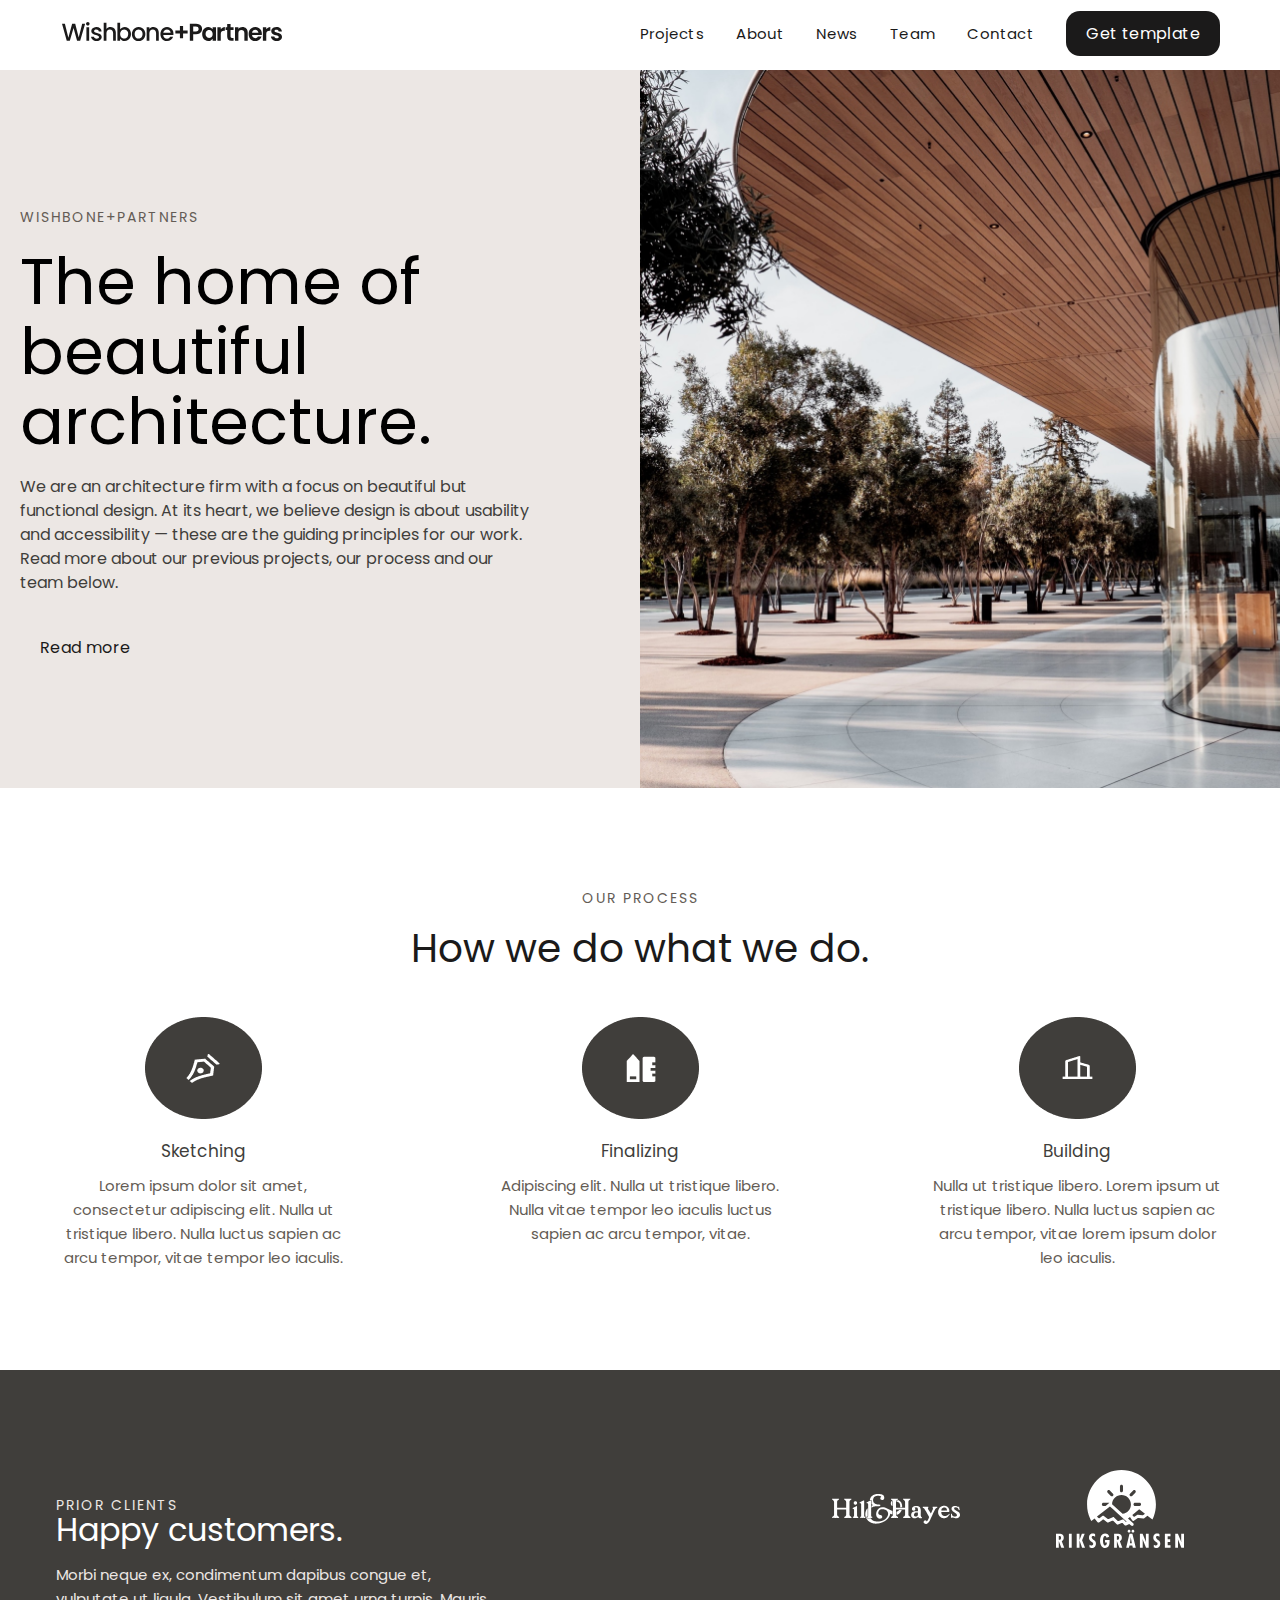
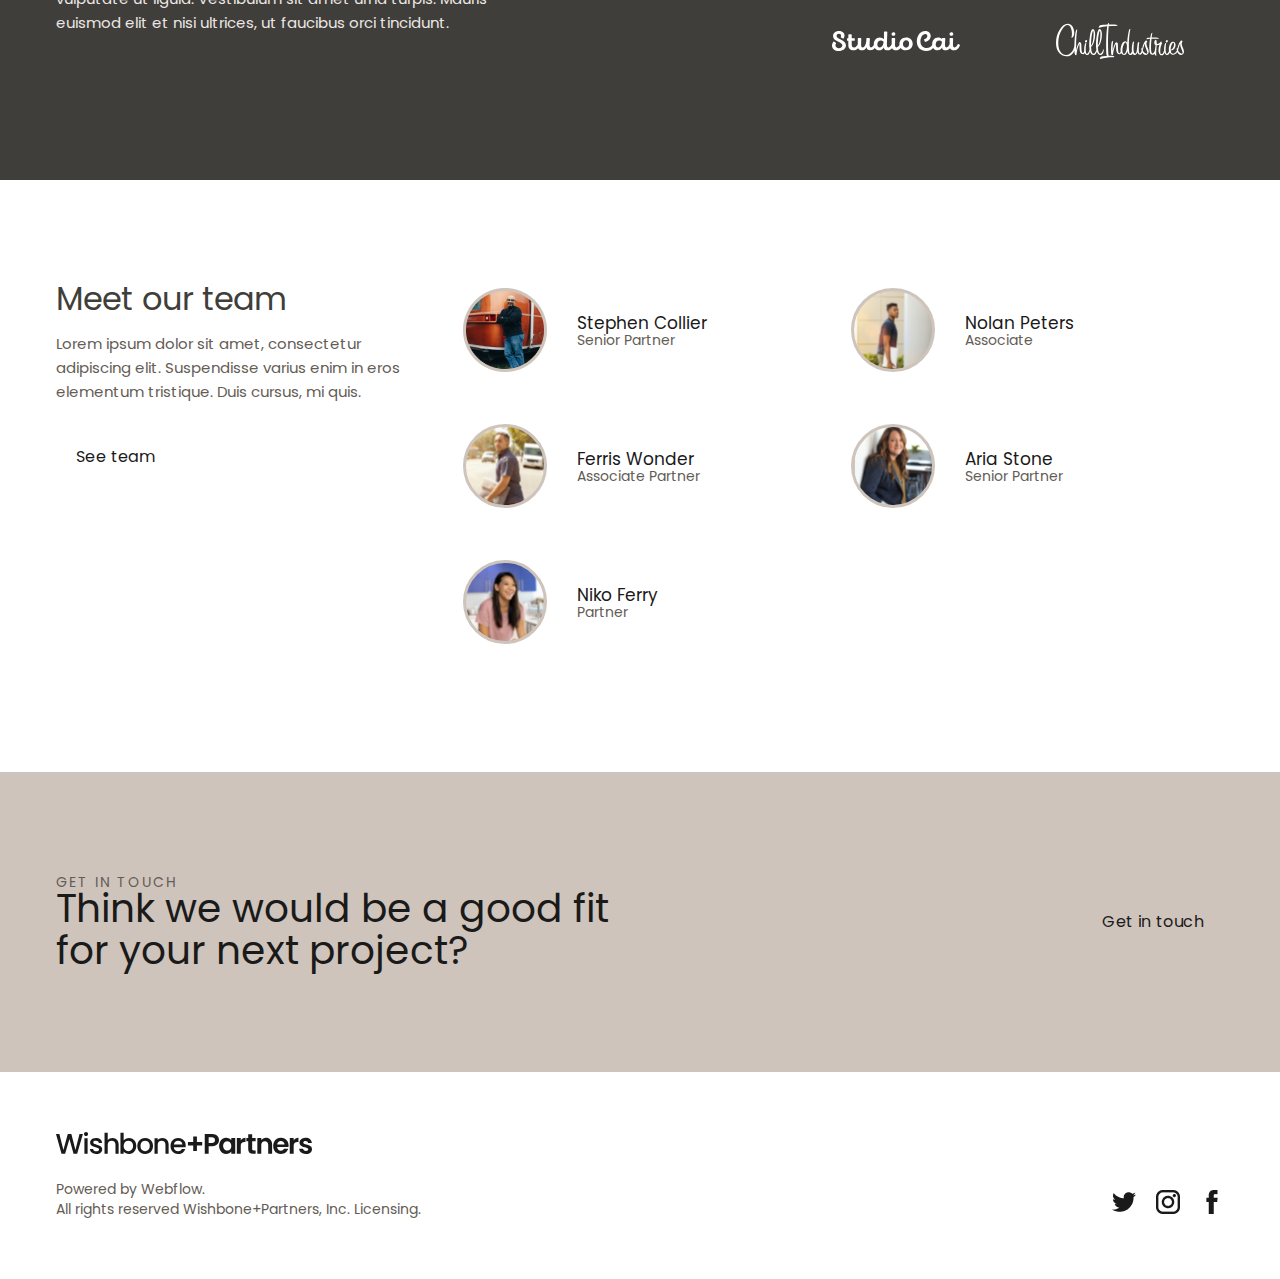
==== index.html @ ca89f475 "deleted new div" ====
<!doctype html>
<html lang="en">
<head>
    <meta charset="UTF-8">
    <meta name="viewport"
          content="width=device-width, user-scalable=no, initial-scale=1.0, maximum-scale=1.0, minimum-scale=1.0">
    <meta http-equiv="X-UA-Compatible" content="ie=edge">
    <title>Wishbone</title>
    <link rel="stylesheet" href="css/styless.css">
    <link rel="preconnect" href="https://fonts.googleapis.com">
    <link rel="preconnect" href="https://fonts.gstatic.com" crossorigin>
    <link href="https://fonts.googleapis.com/css2?family=Poppins&display=swap" rel="stylesheet">
</head>
<body>
<header>
    <div class="container header">
        <a href="#">
            <img src="img/logo.svg" alt="logo">
        </a>
        <nav>
            <ul style="list-style: none; display: flex;">
                <li>
                    <a href="#">
                        Projects
                    </a>
                </li>
                <li>
                    <a href="#">
                        About
                    </a>
                </li>
                <li>
                    <a href="#">
                        News
                    </a>
                </li>
                <li>
                    <a href="#">
                        Team
                    </a>
                </li>
                <li>
                    <a href="#">
                        Contact
                    </a>
                </li>
                <li>
                    <a href="#" class="button button_filled">
                        Get template
                    </a>
                </li>
            </ul>
        </nav>
    </div>
</header>
<section class="image_section">
    <div class="image_section_2">
        <h4>
            Wishbone+Partners
        </h4>
        <h1>
            The home of<br> beautiful<br> architecture.
        </h1>
        <p class="image_section_text">
            We are an architecture firm with a focus on beautiful but functional design. At its heart, we believe design
            is about usability and accessibility — these are the guiding principles for our work. Read more about our
            previous projects, our process and our team below.
        </p>
        <a href="#" class="button">
            Read more
        </a>
    </div>
    <div class="background_image">
    </div>
</section>
<section>
    <div class="container_1piece">
        <h4>
            Our process
        </h4>
        <h2 class="h2_margin_bottom">
            How we do what we do.
        </h2>
        <div class="container_2piece">
            <article>
                <img src="img/Sketching-Icon.png" alt="Sketching">
                <h3 class="headline headline_2">
                    Sketching
                </h3>
                <p class="subtext">
                    Lorem ipsum dolor sit amet, consectetur adipiscing elit. Nulla ut tristique libero. Nulla luctus sapien ac arcu tempor, vitae tempor leo iaculis.
                </p>
            </article>
            <article>
                <img src="img/Finalizing-Icon.png" alt="Finalizing">
                <h3 class="headline headline_2">
                    Finalizing
                </h3>
                <p class="subtext">
                    Adipiscing elit. Nulla ut tristique libero. Nulla vitae tempor leo iaculis luctus sapien ac arcu tempor, vitae.
                </p>
            </article>
            <article>
                <img src="img/Building-Icon.png" alt="Building">
                <p class="headline headline_2">
                    Building
                </p>
                <p class="subtext">
                    Nulla ut tristique libero. Lorem ipsum ut tristique libero. Nulla luctus sapien ac arcu tempor, vitae lorem ipsum dolor leo iaculis.
                </p>
            </article>
        </div>
    </div>
</section>
<section class="section_bg">
    <div class="container padding">
        <div class="wraper">
            <h4 class="h4 subhead_margin">
                PRIOR CLIENTS
            </h4>
            <h3>
                Happy customers.
            </h3>
            <p class="p text_margin_top">Morbi neque ex, condimentum dapibus congue et,<br> vulputate ut ligula. Vestibulum sit amet urna turpis. Mauris<br> euismod elit et nisi ultrices, ut faucibus orci tincidunt.</p>
        </div>
        <div class="logos_wrapper">
            <div class="logo_wrapper">
                <div class="logo logos_margin_right">
                    <img src="img/Logo%203.svg" alt="Logo">
                </div>
                <div class="logo">
                    <img src="img/Logo%201.svg" alt="Logo">
                </div>
            </div>
            <div class="logo_wrapper logos_margin_top">
                <div class="logo logos_margin_right">
                    <img src="img/Logo%204.svg" alt="Logo">
                </div>
                <div class="logo">
                    <img src="img/Logo%206.svg" alt="Logo">
                </div>
            </div>
        </div>
    </div>
</section>
<section>
    <div class="container">
        <div>
            <h3 class="h3_2">Meet our team</h3>
            <p class="text_margin_top p_2">
                Lorem ipsum dolor sit amet, consectetur<br> adipiscing elit. Suspendisse varius enim in eros<br> elementum tristique. Duis cursus, mi quis.
            </p>
            <div class="button button_margin">
                <a href="#">See team</a>
            </div>
        </div>
        <div class="wrapper_6">
            <div class="wrapper_4">
                <article class="wrapper_3 wrapper_3_marginright">
                    <img src="img/Avatar%201.png" alt="Avatar">
                    <div class="text">
                        <p class="headline">Stephen Collier</p>
                        <p class="subhead">Senior Partner</p>
                    </div>
                </article>
                <article class="wrapper_3 wrapper_3_marginright wrapper_4_margin_top">
                    <img src="img/Avatar_2.svg" alt="Avatar">
                    <div class="text">
                        <p class="headline">Ferris Wonder</p>
                        <p class="subhead">Associate Partner</p>
                    </div>
                </article>
                <article class="wrapper_3 wrapper_3_marginright wrapper_4_margin_top">
                    <img src="img/Avatar_3.svg" alt="Avatar">
                    <div class="text">
                        <p class="headline">Niko Ferry</p>
                        <p class="subhead">Partner</p>
                    </div>
                </article>

            </div>
            <div class="wrapper_4">
                <article class="wrapper_3">
                    <img src="img/Avatar_4.svg" alt="Avatar">
                    <div class="text">
                        <p class="headline">Nolan Peters</p>
                        <p class="subhead">Associate</p>
                    </div>
                </article>
                <article class="wrapper_3 wrapper_4_margin_top">
                    <img src="img/Avatar_5.svg" alt="Avatar">
                    <div class="text">
                        <p class="headline">Aria Stone</p>
                        <p class="subhead">Senior Partner</p>
                    </div>
                </article>
            </div>
        </div>
    </div>
</section>
<section class="section_bg_2">
    <div class="container">
        <div>
            <h4 class="subhead_margin">GET IN TOUCH</h4>
            <h2>Think we would be a good fit<br> for your next project?</h2>
        </div>
        <a href="#" class="button center_align">
            Get in touch
        </a>
    </div>
</section>
<footer>
    <div class="container footer">
        <article>
            <a href="#">
                <img src="img/Logo_2.svg" alt="Logo">
            </a>
            <p>
                Powered by Webflow.<br> All rights reserved Wishbone+Partners, Inc. Licensing.
            </p>
        </article>
        <ul>
            <li>
                <a href="#">
                    <img src="img/Twitter.icon.png" alt="Twitter">
                </a>
            </li>
            <li>
                <a href="#">
                    <img src="img/Instagram.icon.png" alt="Twitter">
                </a>
            </li>
            <li>
                <a href="#">
                    <img src="img/Facebook.icon.png" alt="Twitter">
                </a>
            </li>
        </ul>
    </div>
</footer>
</body>
</html>
---- css/styless.css ----
* {
    padding: 0;
    margin: 0;
}
.container {
    max-width: 1168px;
    padding: 100px 0;
    margin: auto;
    display: flex;
    justify-content: space-between;
    box-sizing: border-box;
    font-family: 'Poppins';
    font-style: normal;
    font-weight: 400;
    font-size: 15px;
    line-height: 24px;
}
.container_1piece {
    max-width: 1168px;
    margin: auto;
    padding: 100px 0;
    text-align: center;
}
.container_2piece {
    display: flex;
    justify-content: space-between;
    text-align: center;
}
.header {
    max-width: 1200px;
    padding: 22px 20px 22px 22px;
}
.footer {
    padding: 60px 0;
    font-family: 'Poppins';
    font-style: normal;
    font-weight: 400;
    font-size: 14px;
    line-height: 20px;
    color: #645C55;
}
footer ul {
    list-style: none;
    display: flex;
    align-items: end;
}
footer ul li:first-child {
    margin-right: 20px;
}
footer ul li:nth-child(2) {
    margin-right: 20px;
}
footer article a img {
    margin-bottom: 20px;
}
header nav ul li {
    margin-left: 32px;
}
.padding {
    padding: 60px 0;
}
.h4 {
    color: #ECE7E4;
}
h3 {
    font-family: 'Poppins';
    font-style: normal;
    font-weight: 400;
    font-size: 32px;
    line-height: 38px;
    color: #FFFFFF;
}
.h3_2 {
    color: #403E3B;
}
h2 {
    font-family: 'Poppins';
    font-style: normal;
    font-weight: 400;
    font-size: 39px;
    line-height: 42px;
    color: #1B1A1A;
}
/*.text_align_center {*/
/*    text-align: center;*/
/*}*/
.h2_margin_bottom {
    margin-bottom: 47px;
}
.center_align {
    display: flex;
    align-items: center;
    justify-content: center;
}
.wraper p {
    color: #ECE7E4;
}
.p_2 {
    color: #645C55;
}
.subhead_margin {
    margin-bottom: -4px;
    box-sizing: border-box;
}
.wraper {
    margin: 65px 0;
}
.logo {
    max-width: 128px;
    height: 78px;
    display: flex;
    align-items: center;
    justify-content: center;
}
.logo_wrapper {
    display: flex;
    justify-content: space-between;
}
.logos_wrapper {
    max-width: 432px;
    box-sizing: border-box;
    padding: 40px;
}
.logos_margin_right {
    margin-right: 96px;
}
.logos_margin_top {
    margin-top: 54px;
}
.text_margin_top {
    margin-top: 14px;
}
button {
    padding: 11px 20px;
    box-sizing: border-box;
    font-family: 'Poppins';
    font-style: normal;
    font-weight: 400;
    font-size: 16px;
    line-height: 24px;
    letter-spacing: 0.4px;
    color: #1B1A1A;
    background: rgb(0, 0, 0, 0);
    border: 0px;
}
.button_margin {
    margin-top: 30px;
}
.button {
    padding: 11px 20px;
    box-sizing: border-box;
    font-family: 'Poppins';
    font-style: normal;
    font-weight: 400;
    font-size: 16px;
    line-height: 24px;
    letter-spacing: 0.4px;
    background: rgb(0, 0, 0, 0);
    border: 0px;
    border-radius: 14px;
    text-decoration: none;
    color: #1B1A1A;
}
.button_filled {
    background: #1B1A1A;
    color: white;
}
header nav ul li a {
    color: #1B1A1A;
    box-sizing: border-box;
    font-family: 'Poppins';
    font-style: normal;
    font-weight: 400;
    font-size: 15px;
    line-height: 24px;
    letter-spacing: 0.4px;
    background: rgb(0, 0, 0, 0);
    border: 0px;
    text-decoration: none;
}
.button a {
    color: #1B1A1A;
    text-decoration: none;
}
.text {
    padding: 30px 30px 33px;
    box-sizing: border-box;
}
.headline {
    font-family: 'Poppins';
    font-style: normal;
    font-weight: 400;
    font-size: 17px;
    line-height: 26px;
    color: #1B1A1A;
}
.headline_2 {
    color: #403E3B;
    margin-bottom: 10px;
}
.subhead {
    font-family: 'Poppins';
    font-style: normal;
    font-weight: 400;
    font-size: 14px;
    line-height: 14px;
    color: #645C55;
    margin-top: -3px;
    box-sizing: border-box;
}
.wrapper_3 {
    display: flex;
    max-width: 280px;
}
.wrapper_3_marginright {
    margin-right: 114px;
}
.wrapper_4 {
    display: block;
}
.wrapper_4_margin_top {
    margin-top: 36px;
}
.wrapper_3 img {
    width: 84px;
    height: 84px;
    margin: 8px 0;
    box-sizing: border-box;
}
.wrapper_6 {
    padding: 0 120px 20px 0;
    box-sizing: border-box;
    display: flex;
}
h4 {
    margin-bottom: 20px;
    font-family: 'Poppins';
    font-style: normal;
    font-weight: 400;
    font-size: 14px;
    line-height: 20px;
    letter-spacing: 2px;
    text-transform: uppercase;
    color: #645C55;
}
h1 {
    margin-bottom: 18px;
    font-family: 'Poppins';
    font-style: normal;
    font-weight: 400;
    font-size: 64px;
    line-height: 70px;
}
.background_image {
    position: absolute;
    right: 0;
    top: 0;
    width: 50%;
    height: 100%;
    background-image: url('../img/IMAGE.png');
    background-size: cover;
}
.image_section {
    padding: 137px 0 128px;
    background-color: #ECE7E4;
    position: relative
}
.image_section_2 {
    max-width: 1240px;
    margin: auto;
}
.image_section_text {
    max-width: 509px;
    margin-bottom: 41px;
    font-family: 'Poppins';
    font-style: normal;
    font-weight: 400;
    font-size: 16px;
    line-height: 24px;
    color: #403E3B;
}
.container_2piece article {
    max-width: 378px;
}
.container_2piece img {
    margin-bottom: 15px
}
.subtext {
    font-family: 'Poppins';
    font-style: normal;
    font-weight: 400;
    font-size: 15px;
    line-height: 24px;
    color: #645C55;
    max-width: 294px
}
.section_bg {
    background: #403E3B;
}
.section_bg_2 {
    background-color: #CEC4BC;
}
section ol li
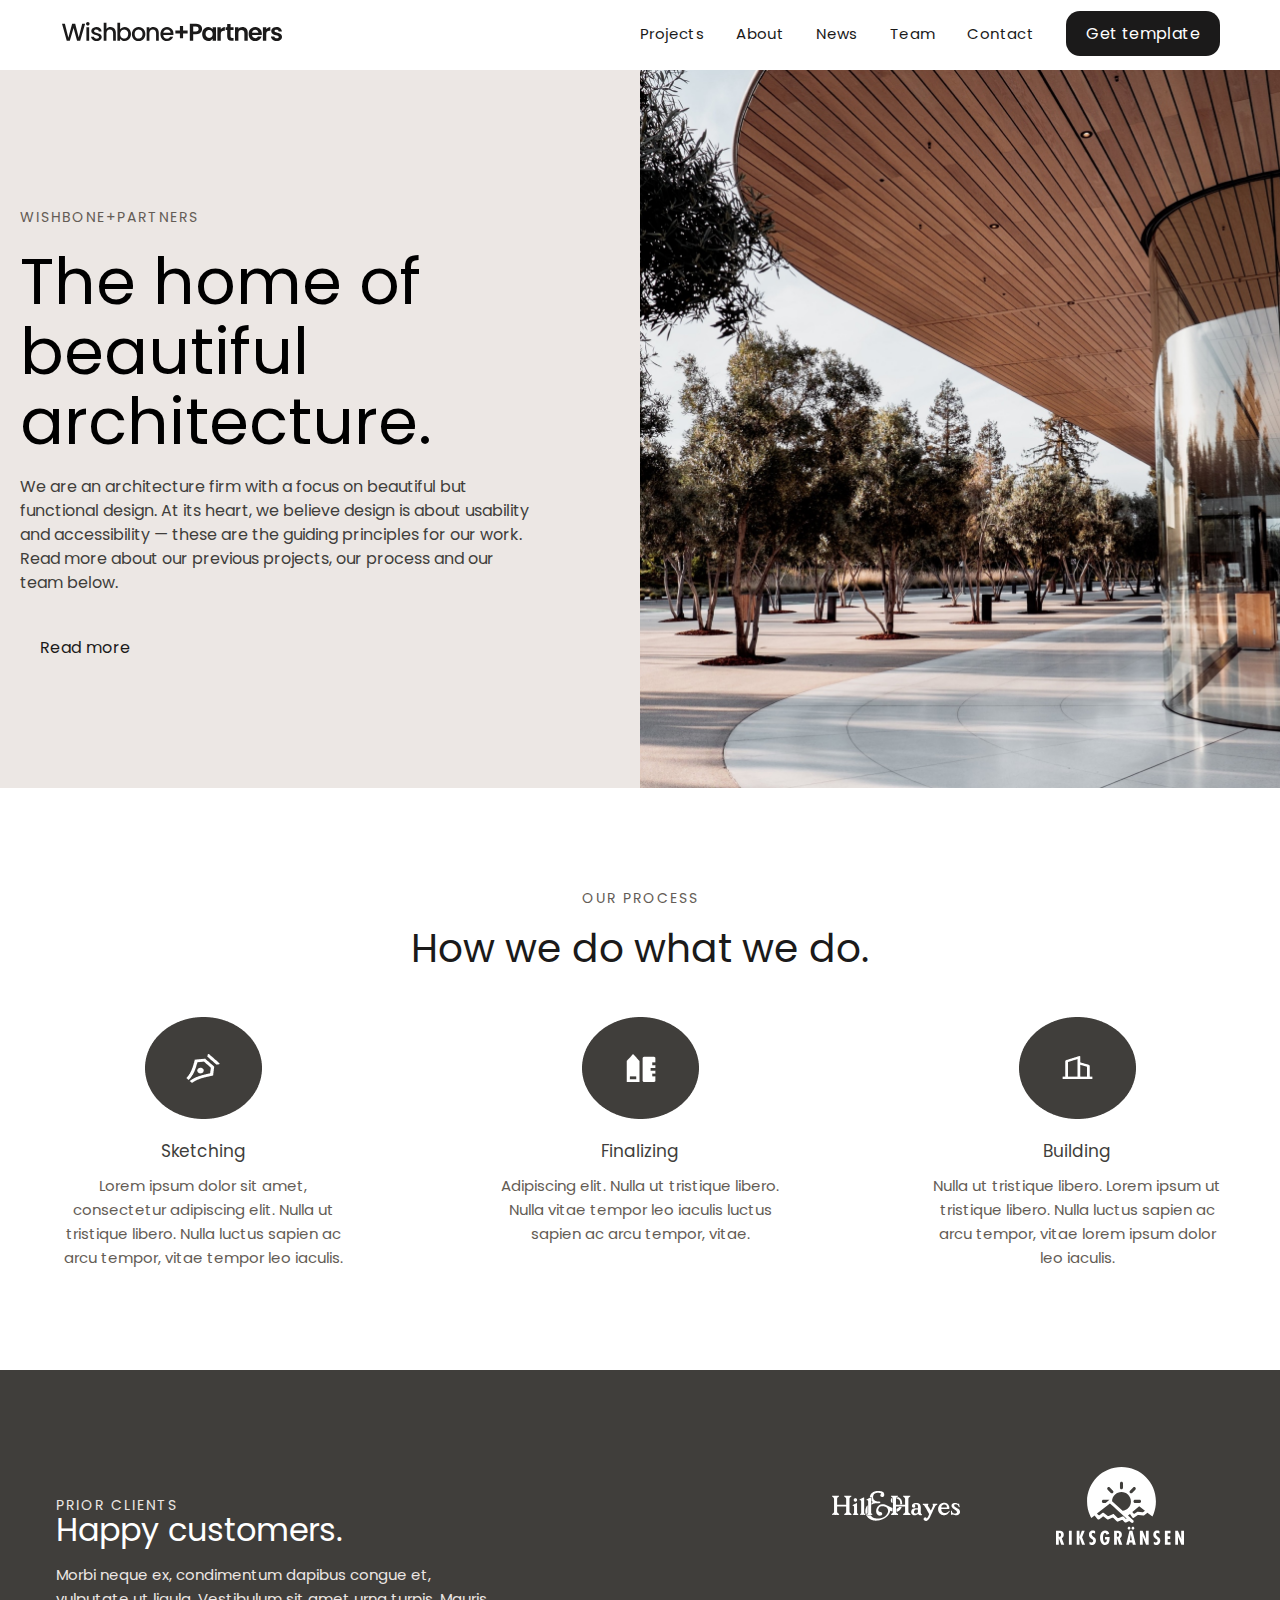
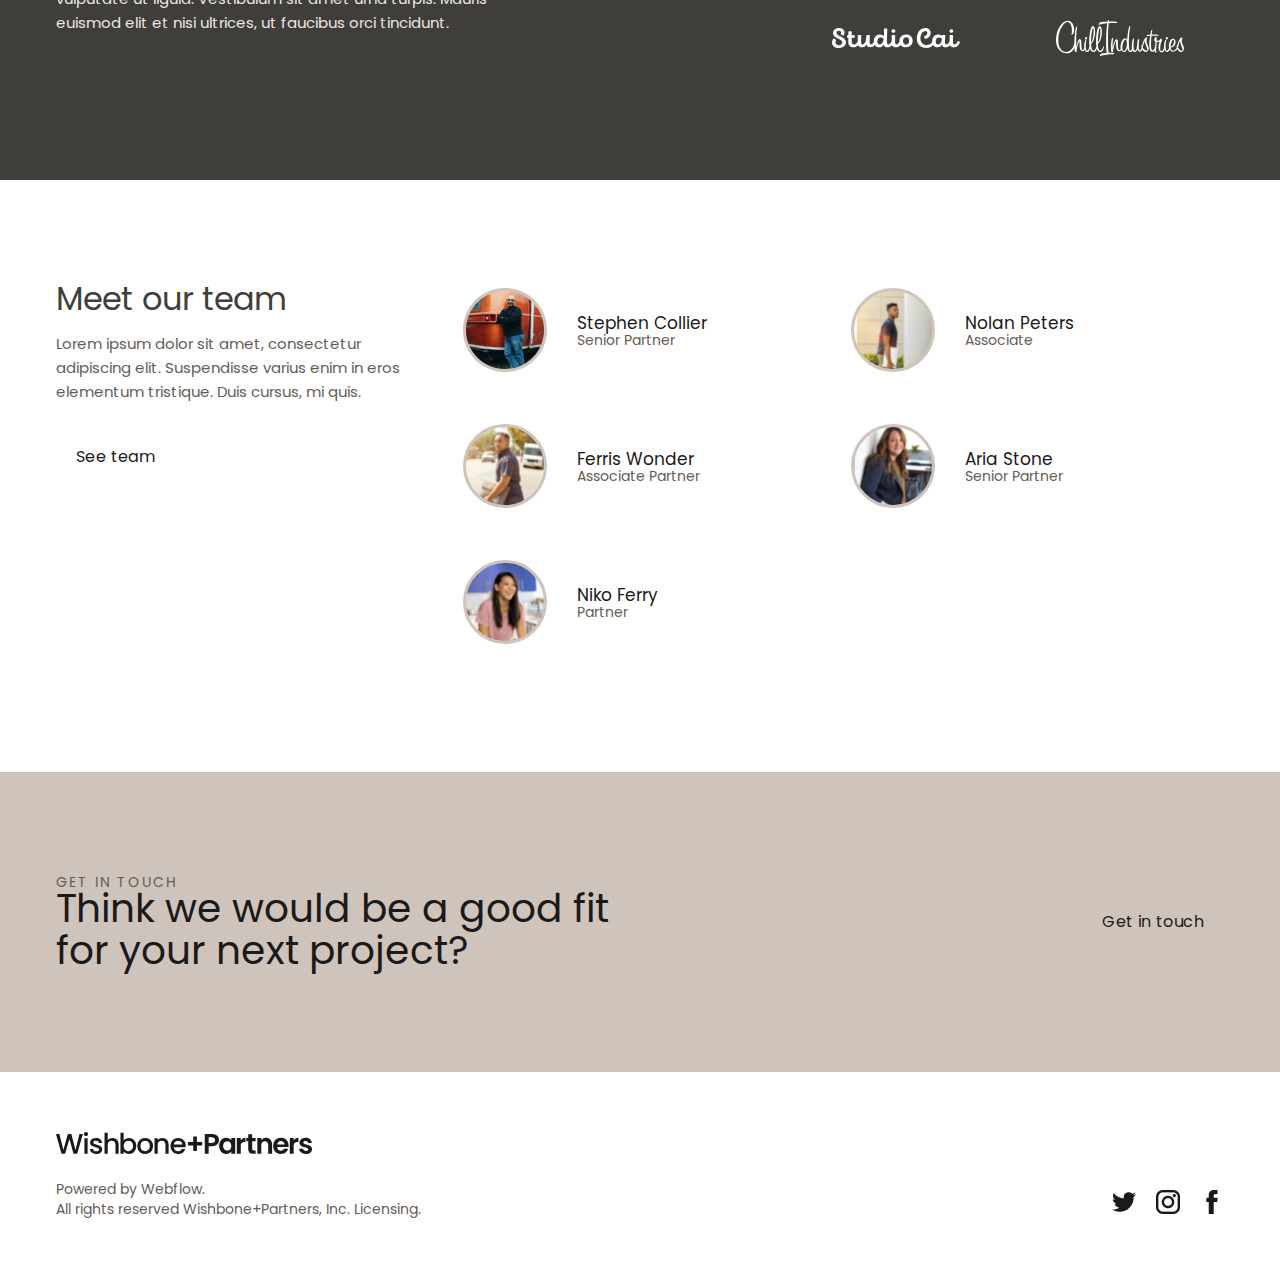
==== commit baa17ee4: "Saw comments in lms, corrected" ====
--- a/index.html
+++ b/index.html
@@ -126,18 +126,26 @@
         <div class="logos_wrapper">
             <div class="logo_wrapper">
                 <div class="logo logos_margin_right">
-                    <img src="img/Logo%203.svg" alt="Logo">
+                    <a href="#">
+                        <img src="img/Logo%203.svg" alt="Logo">
+                    </a>
                 </div>
                 <div class="logo">
-                    <img src="img/Logo%201.svg" alt="Logo">
+                    <a href="#">
+                        <img src="img/Logo%201.svg" alt="Logo">
+                    </a>
                 </div>
             </div>
             <div class="logo_wrapper logos_margin_top">
                 <div class="logo logos_margin_right">
-                    <img src="img/Logo%204.svg" alt="Logo">
+                    <a href="#">
+                        <img src="img/Logo%204.svg" alt="Logo">
+                    </a>
                 </div>
                 <div class="logo">
-                    <img src="img/Logo%206.svg" alt="Logo">
+                    <a href="#">
+                        <img src="img/Logo%206.svg" alt="Logo">
+                    </a>
                 </div>
             </div>
         </div>
--- a/css/styless.css
+++ b/css/styless.css
@@ -300,4 +300,3 @@
 .section_bg_2 {
     background-color: #CEC4BC;
 }
-section ol li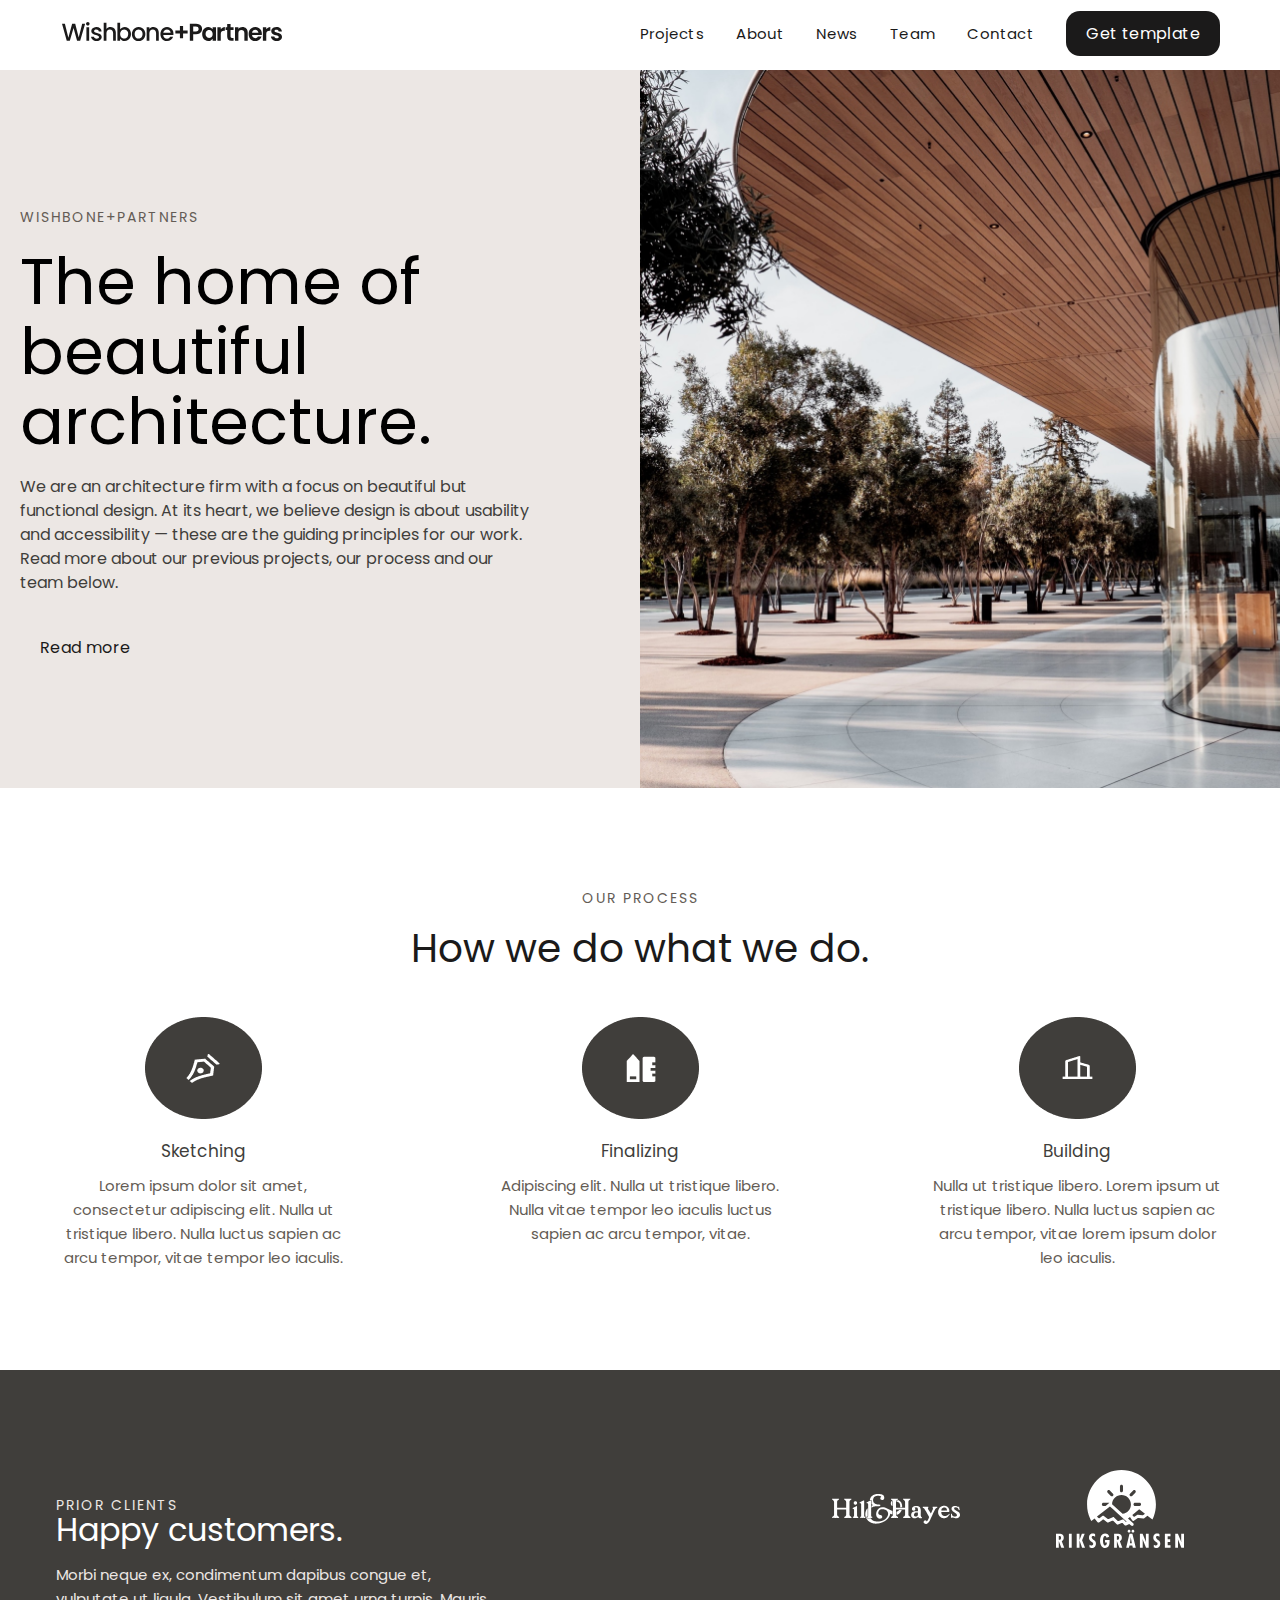
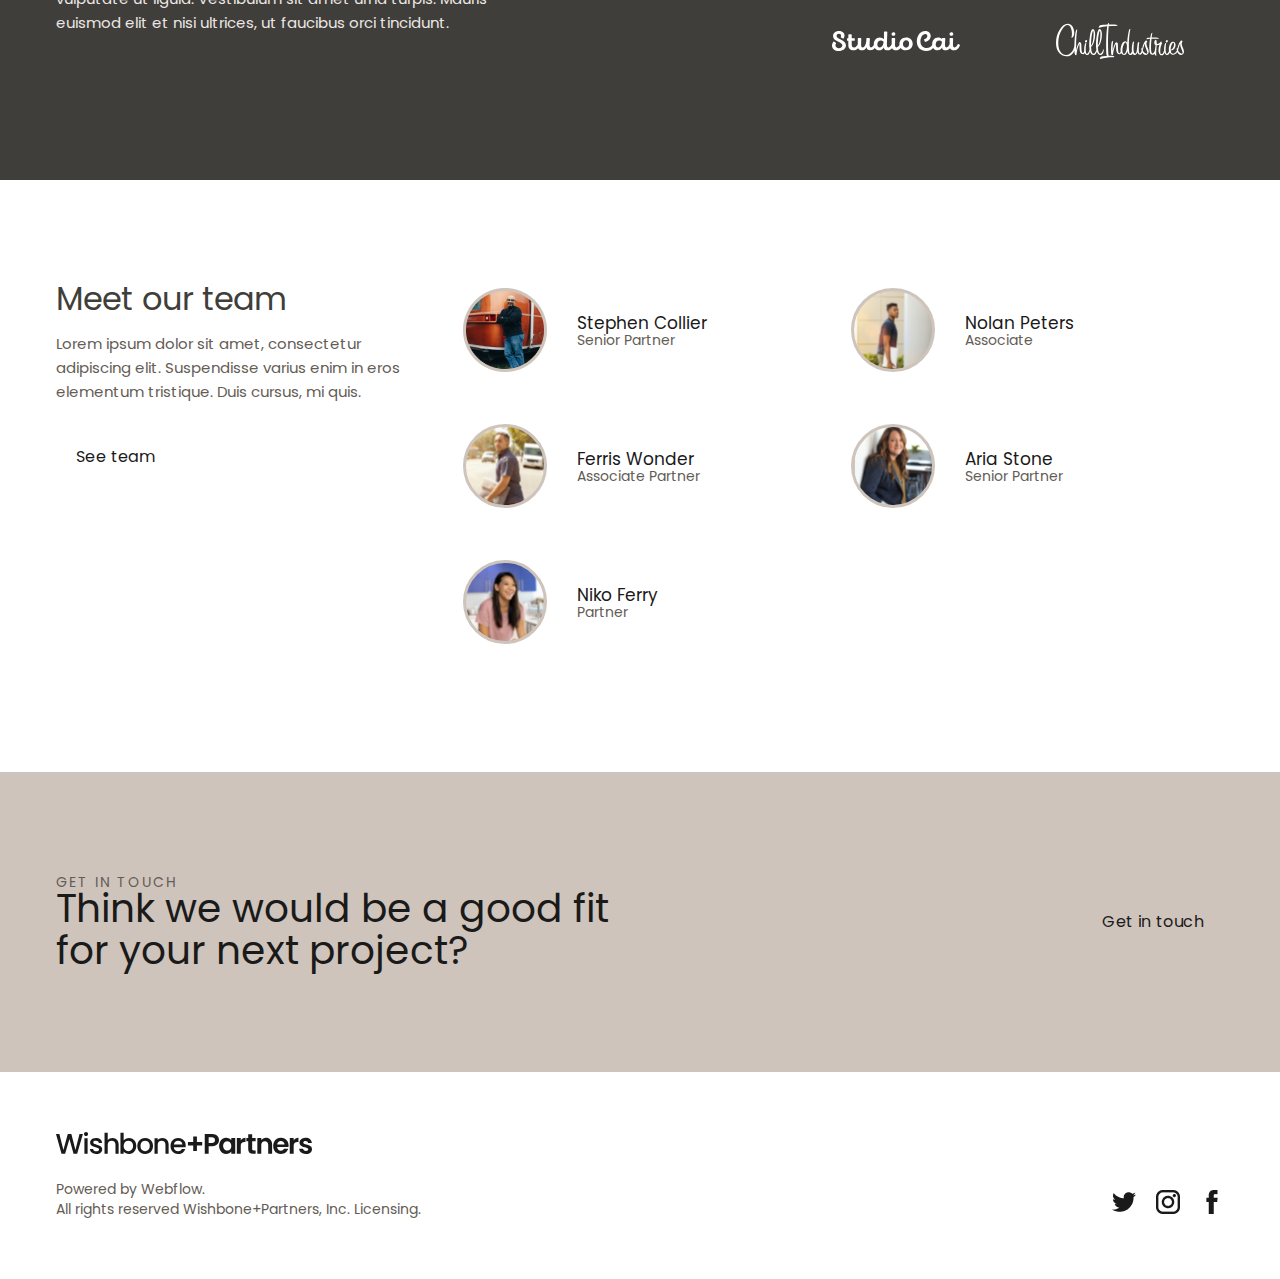
==== commit 54d80b9d: "Saw comments in lms, corrected" ====
--- a/index.html
+++ b/index.html
@@ -125,28 +125,20 @@
         </div>
         <div class="logos_wrapper">
             <div class="logo_wrapper">
-                <div class="logo logos_margin_right">
-                    <a href="#">
-                        <img src="img/Logo%203.svg" alt="Logo">
-                    </a>
-                </div>
-                <div class="logo">
-                    <a href="#">
-                        <img src="img/Logo%201.svg" alt="Logo">
-                    </a>
-                </div>
+                <a href="#" class="logo logos_margin_right">
+                    <img src="img/Logo%203.svg" alt="Logo">
+                </a>
+                <a href="#" class="logo">
+                    <img src="img/Logo%201.svg" alt="Logo">
+                </a>
             </div>
             <div class="logo_wrapper logos_margin_top">
-                <div class="logo logos_margin_right">
-                    <a href="#">
-                        <img src="img/Logo%204.svg" alt="Logo">
-                    </a>
-                </div>
-                <div class="logo">
-                    <a href="#">
-                        <img src="img/Logo%206.svg" alt="Logo">
-                    </a>
-                </div>
+                <a href="#" class="logo logos_margin_right">
+                    <img src="img/Logo%204.svg" alt="Logo">
+                </a>
+                <a href="#" class="logo">
+                    <img src="img/Logo%206.svg" alt="Logo">
+                </a>
             </div>
         </div>
     </div>
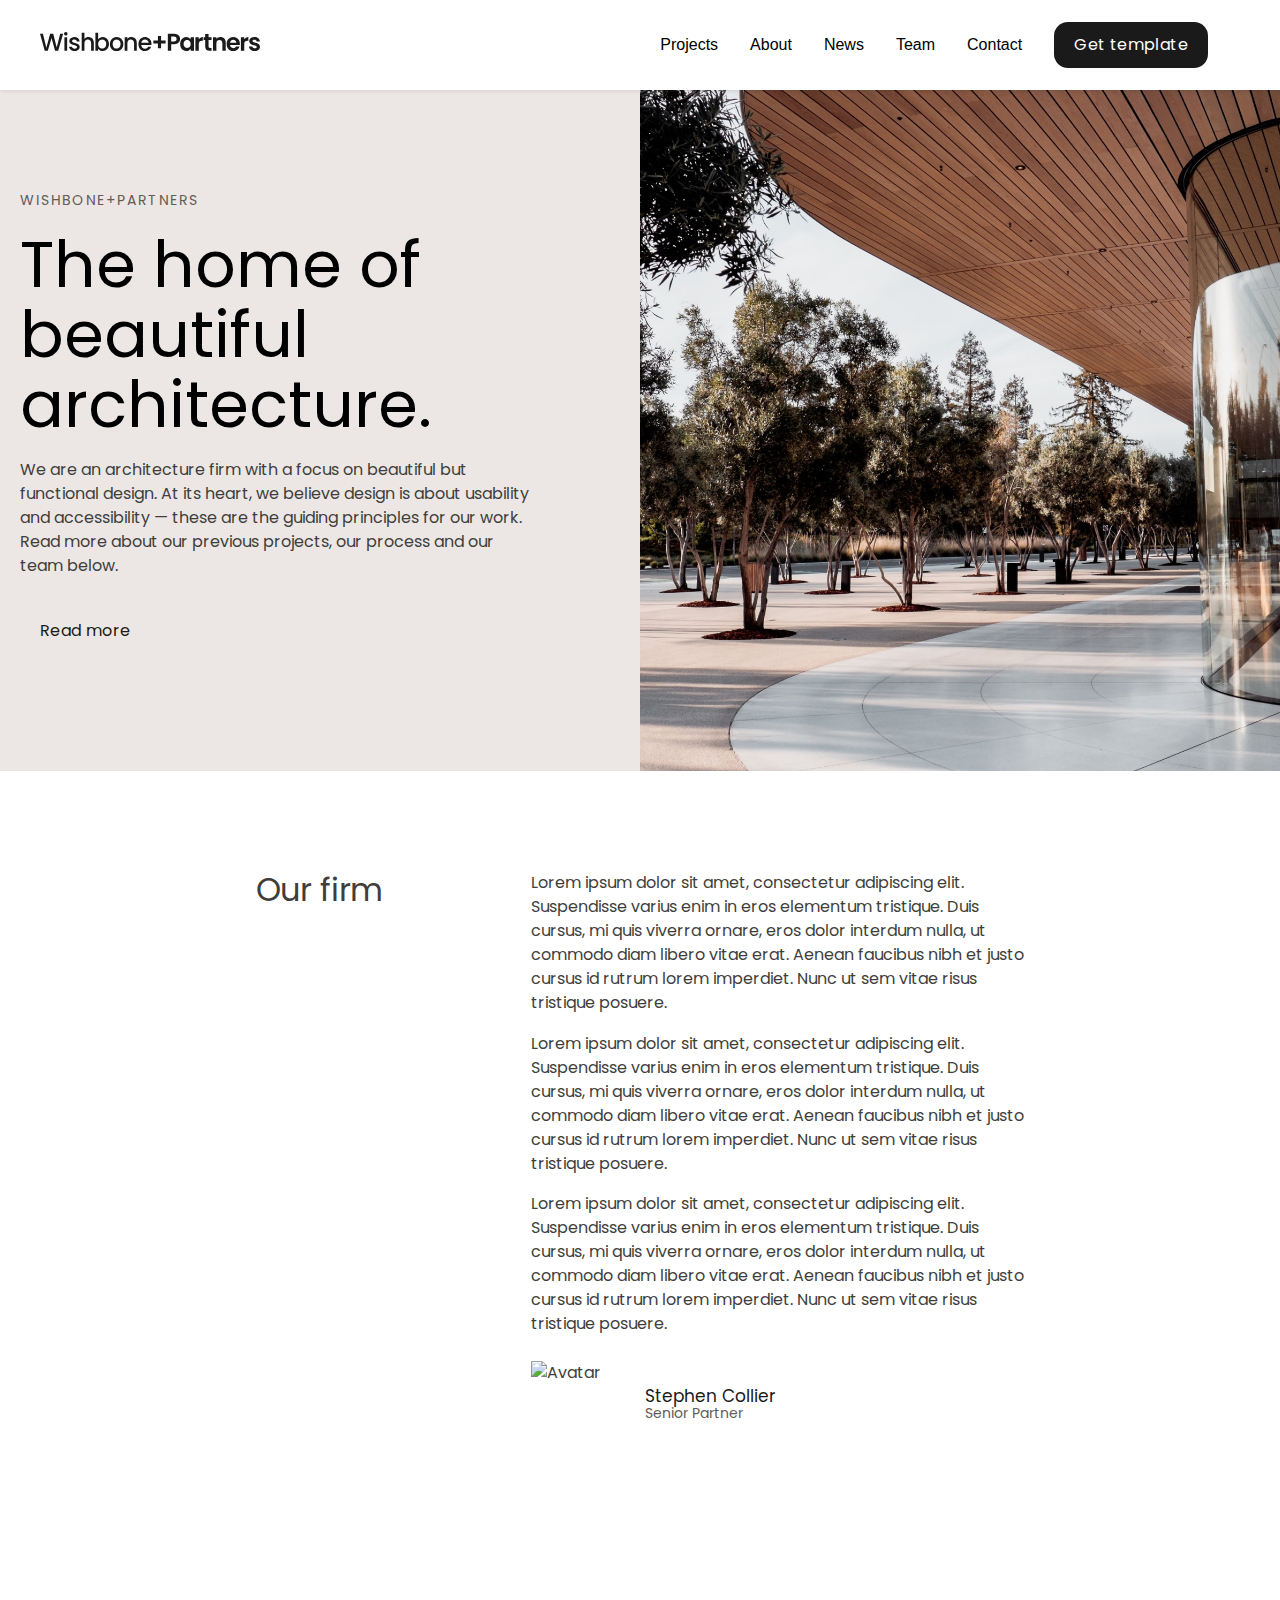
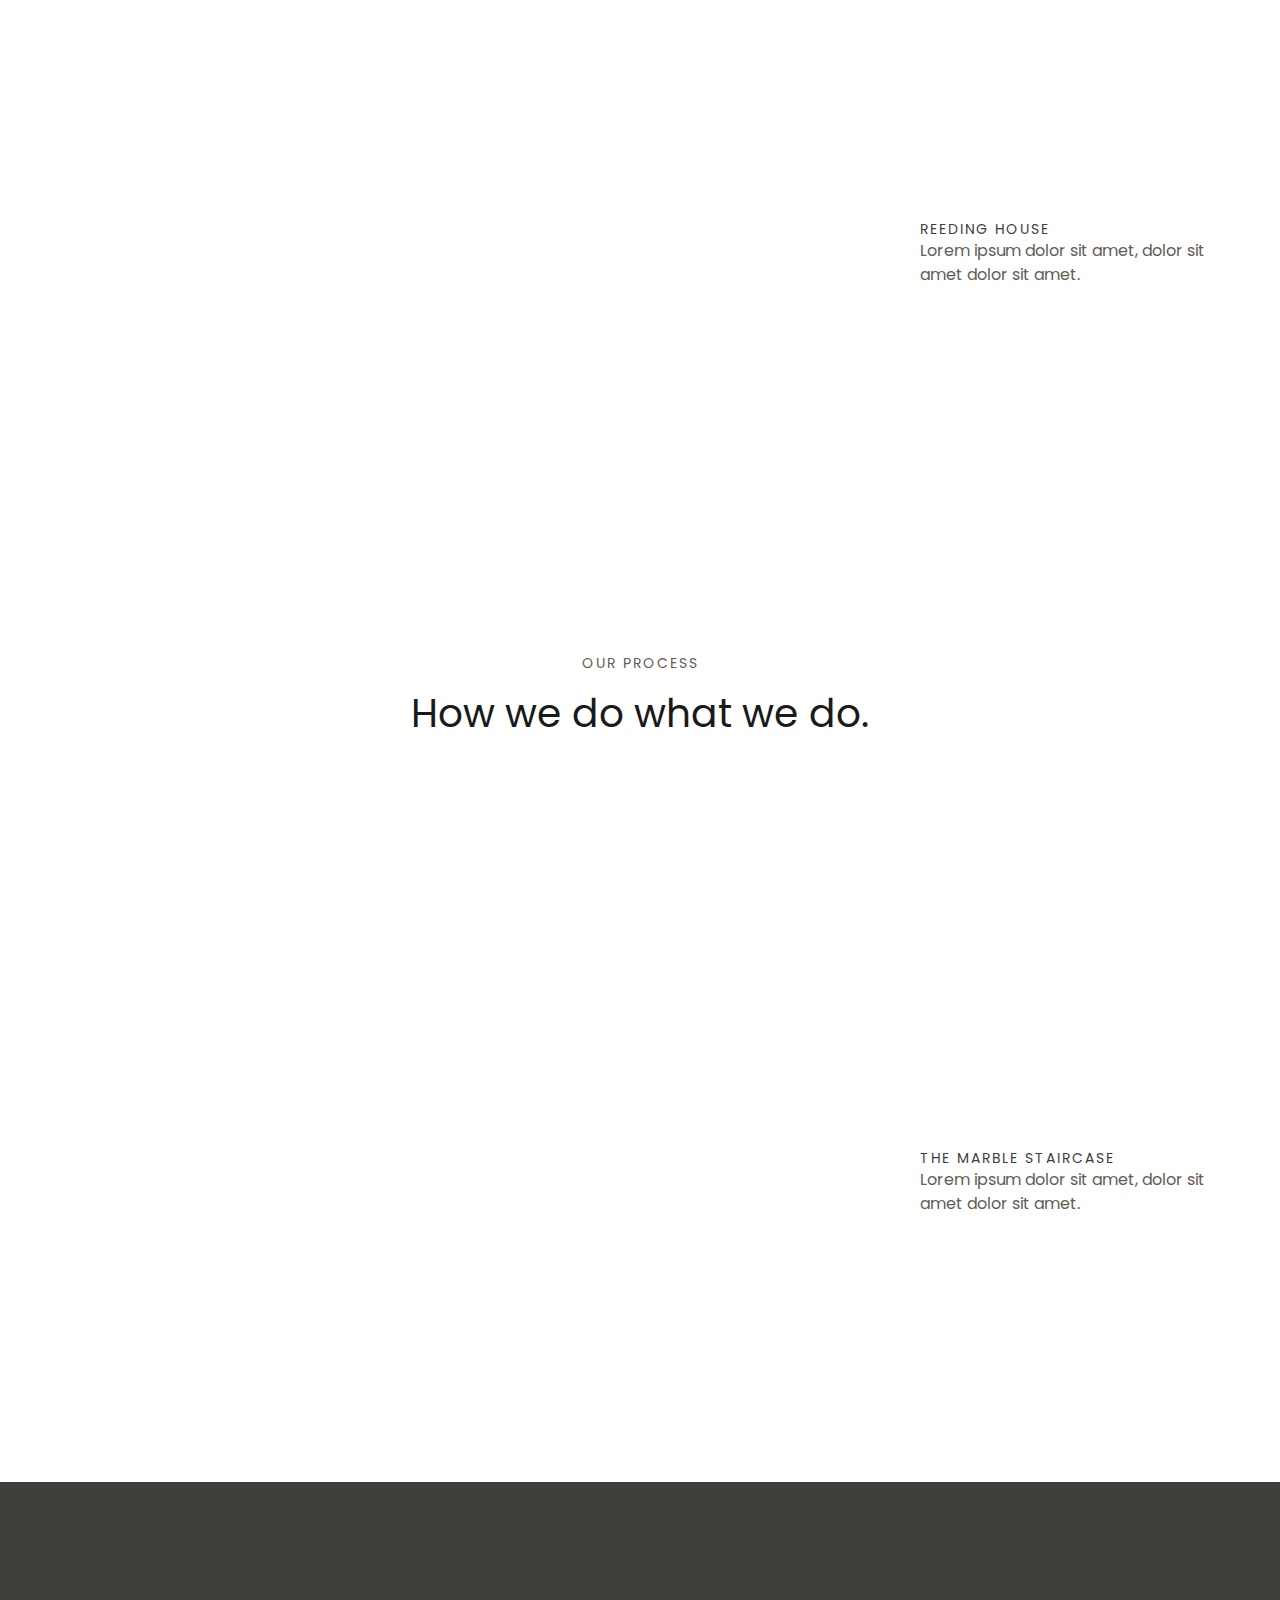
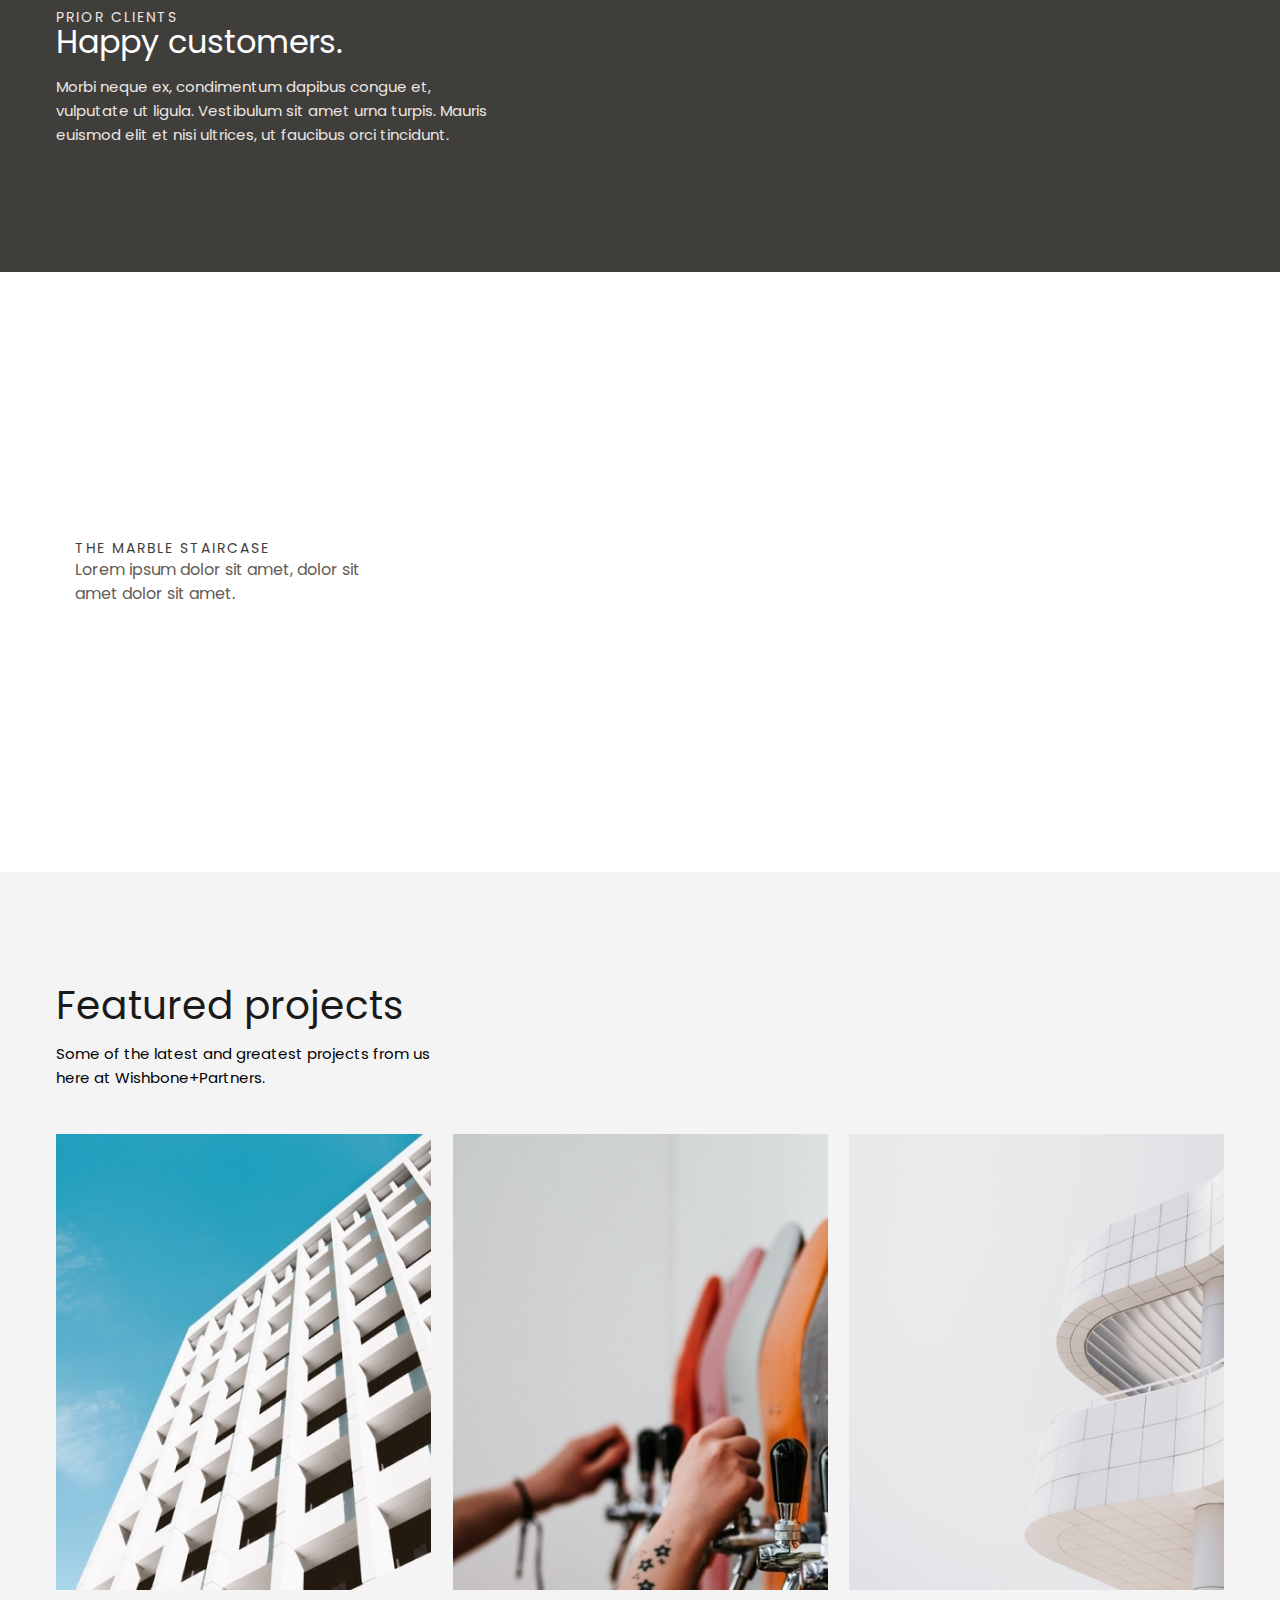
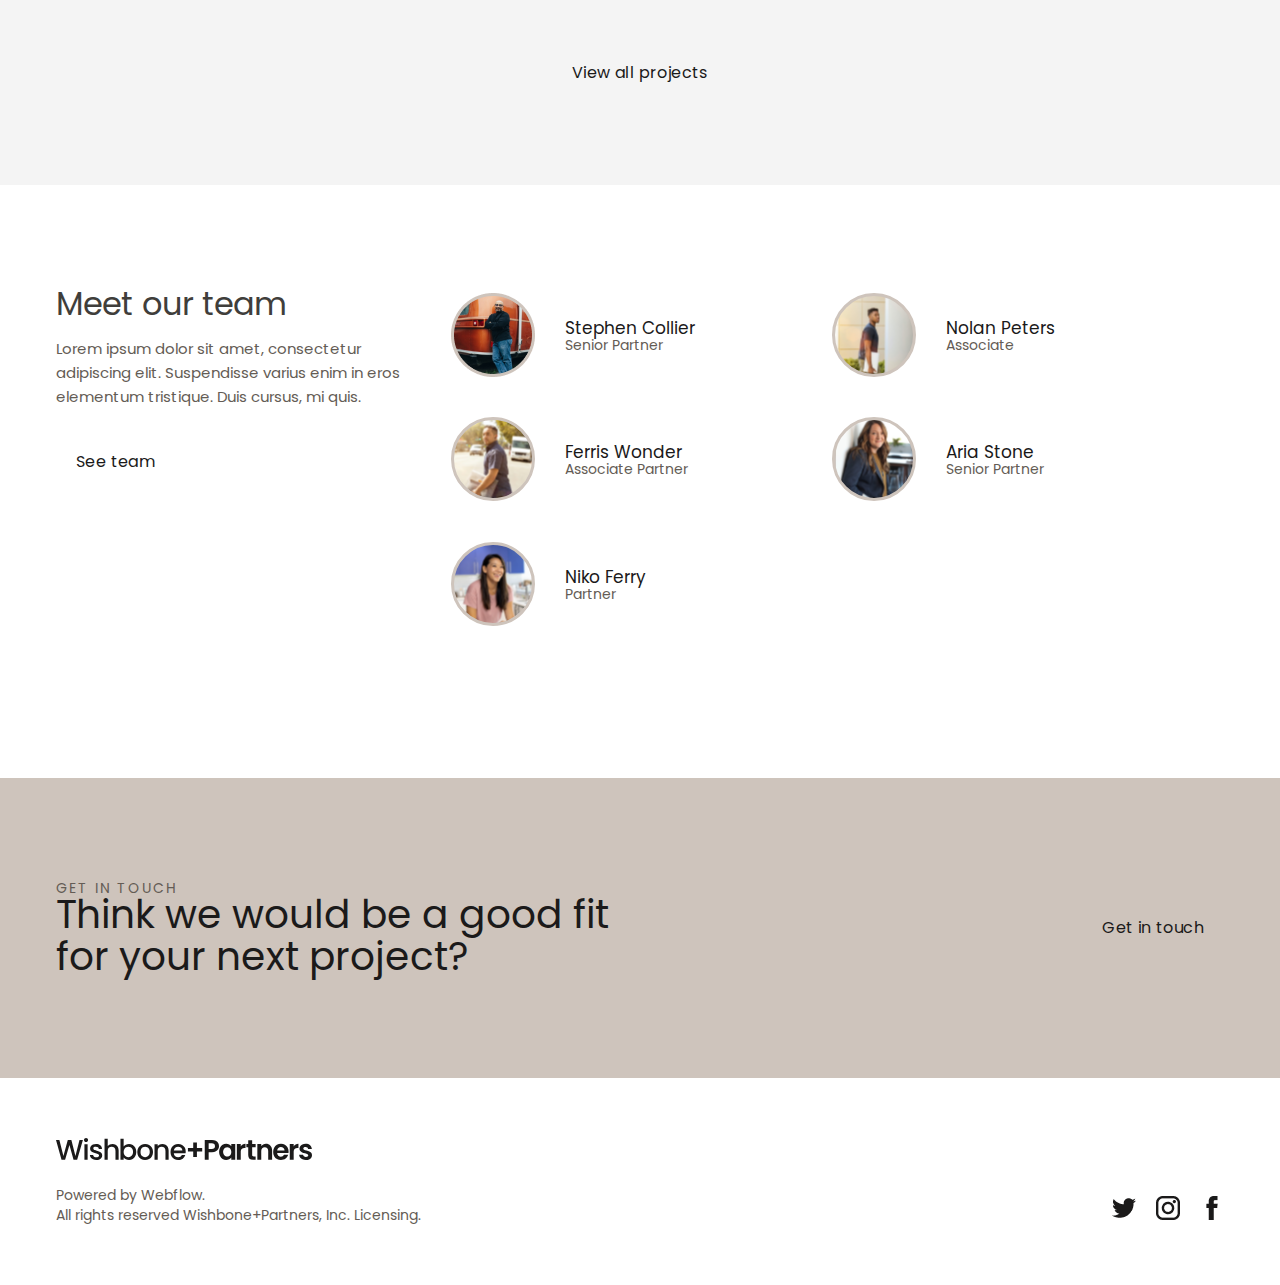
==== commit 9561f481: "Done the homework" ====
--- a/index.html
+++ b/index.html
@@ -9,50 +9,84 @@
     <link rel="stylesheet" href="css/styless.css">
     <link rel="preconnect" href="https://fonts.googleapis.com">
     <link rel="preconnect" href="https://fonts.gstatic.com" crossorigin>
+    <link rel="stylesheet" href="css/owl.carousel.css">
+    <link rel="stylesheet" href="css/owl.theme.default.css">
     <link href="https://fonts.googleapis.com/css2?family=Poppins&display=swap" rel="stylesheet">
+    <link rel="stylesheet" href="css/media.css">
 </head>
 <body>
 <header>
-    <div class="container header">
-        <a href="#">
-            <img src="img/logo.svg" alt="logo">
-        </a>
-        <nav>
-            <ul style="list-style: none; display: flex;">
-                <li>
-                    <a href="#">
-                        Projects
-                    </a>
-                </li>
-                <li>
-                    <a href="#">
-                        About
-                    </a>
-                </li>
-                <li>
-                    <a href="#">
-                        News
-                    </a>
-                </li>
-                <li>
-                    <a href="#">
-                        Team
-                    </a>
-                </li>
-                <li>
-                    <a href="#">
-                        Contact
-                    </a>
-                </li>
-                <li>
-                    <a href="#" class="button button_filled">
-                        Get template
-                    </a>
+    <div class="header" >
+        <div class="header_menu">
+            <a href="#" class="logo_2" >
+                <img src="img/logo.svg" alt="Logo" >
+            </a>
+            <input  class="menu-btn" type="checkbox" id="menu-btn" />
+            <label  class="menu-icon" for="menu-btn"><span class="navicon"></span></label>
+            <ul class="menu" >
+                <li>
+                    <a href="#">Projects</a>
+                </li>
+                <li>
+                    <a href="#">About</a>
+                </li>
+                <li>
+                    <a href="#">News</a>
+                </li>
+                <li>
+                    <a href="#">Team</a>
+                </li>
+                <li>
+                    <a href="#">Contact</a>
+                </li>
+                <li>
+                    <a href="#" class="button button_filled">Get template</a>
                 </li>
             </ul>
-        </nav>
+        </div>
     </div>
 </header>
+<!--<header>-->
+<!--    <div class="container header">-->
+<!--        <a href="#">-->
+<!--            <img src="img/logo.svg" alt="logo">-->
+<!--        </a>-->
+<!--        <nav>-->
+<!--            <ul style="list-style: none; display: flex;">-->
+<!--                <li>-->
+<!--                    <a href="#">-->
+<!--                        Projects-->
+<!--                    </a>-->
+<!--                </li>-->
+<!--                <li>-->
+<!--                    <a href="#">-->
+<!--                        About-->
+<!--                    </a>-->
+<!--                </li>-->
+<!--                <li>-->
+<!--                    <a href="#">-->
+<!--                        News-->
+<!--                    </a>-->
+<!--                </li>-->
+<!--                <li>-->
+<!--                    <a href="#">-->
+<!--                        Team-->
+<!--                    </a>-->
+<!--                </li>-->
+<!--                <li>-->
+<!--                    <a href="#">-->
+<!--                        Contact-->
+<!--                    </a>-->
+<!--                </li>-->
+<!--                <li>-->
+<!--                    <a href="#" class="button button_filled">-->
+<!--                        Get template-->
+<!--                    </a>-->
+<!--                </li>-->
+<!--            </ul>-->
+<!--        </nav>-->
+<!--    </div>-->
+<!--</header>-->
 <section class="image_section">
     <div class="image_section_2">
         <h4>
@@ -74,6 +108,29 @@
     </div>
 </section>
 <section>
+    <div class="Our_firm">
+        <div class="text_wrapper">
+            <p>Lorem ipsum dolor sit amet, consectetur adipiscing elit. Suspendisse varius enim in eros elementum tristique. Duis cursus, mi quis viverra ornare, eros dolor interdum nulla, ut commodo diam libero vitae erat. Aenean faucibus nibh et justo cursus id rutrum lorem imperdiet. Nunc ut sem vitae risus tristique posuere.</p>
+            <p>Lorem ipsum dolor sit amet, consectetur adipiscing elit. Suspendisse varius enim in eros elementum tristique. Duis cursus, mi quis viverra ornare, eros dolor interdum nulla, ut commodo diam libero vitae erat. Aenean faucibus nibh et justo cursus id rutrum lorem imperdiet. Nunc ut sem vitae risus tristique posuere.</p>
+            <p>Lorem ipsum dolor sit amet, consectetur adipiscing elit. Suspendisse varius enim in eros elementum tristique. Duis cursus, mi quis viverra ornare, eros dolor interdum nulla, ut commodo diam libero vitae erat. Aenean faucibus nibh et justo cursus id rutrum lorem imperdiet. Nunc ut sem vitae risus tristique posuere.</p>
+            <article>
+                <img src="img/IMAGE_(2)_20.10.jpg" alt="Avatar">
+                <div class="text">
+                    <p class="headline">Stephen Collier</p>
+                    <p class="subhead">Senior Partner</p>
+                </div>
+            </article>
+        </div>
+        <h3>Our firm</h3>
+    </div>
+</section>
+<section class="reading_house">
+    <div class="description">
+        <h4>Reeding House</h4>
+        <p>Lorem ipsum dolor sit amet, dolor sit amet dolor sit amet.</p>
+    </div>
+</section>
+<section>
     <div class="container_1piece">
         <h4>
             Our process
@@ -81,7 +138,7 @@
         <h2 class="h2_margin_bottom">
             How we do what we do.
         </h2>
-        <div class="container_2piece">
+        <div class="container_2piece owl-carousel">
             <article>
                 <img src="img/Sketching-Icon.png" alt="Sketching">
                 <h3 class="headline headline_2">
@@ -109,10 +166,43 @@
                     Nulla ut tristique libero. Lorem ipsum ut tristique libero. Nulla luctus sapien ac arcu tempor, vitae lorem ipsum dolor leo iaculis.
                 </p>
             </article>
-        </div>
-    </div>
-</section>
-<section class="section_bg">
+            <article>
+                <img src="img/Sketching-Icon.png" alt="Sketching">
+                <h3 class="headline headline_2">
+                    Sketching
+                </h3>
+                <p class="subtext">
+                    Lorem ipsum dolor sit amet, consectetur adipiscing elit. Nulla ut tristique libero. Nulla luctus sapien ac arcu tempor, vitae tempor leo iaculis.
+                </p>
+            </article>
+            <article>
+                <img src="img/Finalizing-Icon.png" alt="Finalizing">
+                <h3 class="headline headline_2">
+                    Finalizing
+                </h3>
+                <p class="subtext">
+                    Adipiscing elit. Nulla ut tristique libero. Nulla vitae tempor leo iaculis luctus sapien ac arcu tempor, vitae.
+                </p>
+            </article>
+            <article>
+                <img src="img/Building-Icon.png" alt="Building">
+                <p class="headline headline_2">
+                    Building
+                </p>
+                <p class="subtext">
+                    Nulla ut tristique libero. Lorem ipsum ut tristique libero. Nulla luctus sapien ac arcu tempor, vitae lorem ipsum dolor leo iaculis.
+                </p>
+            </article>
+        </div>
+    </div>
+</section>
+<section class="reading_house The_marble_staircase">
+    <div class="description">
+        <h4>The marble staircase</h4>
+        <p>Lorem ipsum dolor sit amet, dolor sit amet dolor sit amet.</p>
+    </div>
+</section>
+<section class="section_bg padding_4">
     <div class="container padding">
         <div class="wraper">
             <h4 class="h4 subhead_margin">
@@ -123,28 +213,69 @@
             </h3>
             <p class="p text_margin_top">Morbi neque ex, condimentum dapibus congue et,<br> vulputate ut ligula. Vestibulum sit amet urna turpis. Mauris<br> euismod elit et nisi ultrices, ut faucibus orci tincidunt.</p>
         </div>
-        <div class="logos_wrapper">
-            <div class="logo_wrapper">
-                <a href="#" class="logo logos_margin_right">
-                    <img src="img/Logo%203.svg" alt="Logo">
-                </a>
-                <a href="#" class="logo">
-                    <img src="img/Logo%201.svg" alt="Logo">
-                </a>
-            </div>
-            <div class="logo_wrapper logos_margin_top">
-                <a href="#" class="logo logos_margin_right">
-                    <img src="img/Logo%204.svg" alt="Logo">
-                </a>
-                <a href="#" class="logo">
-                    <img src="img/Logo%206.svg" alt="Logo">
-                </a>
-            </div>
-        </div>
+        <div class="logos_wrapper owl-carousel">
+            <a href="#" class="logo">
+                <img src="img/Logo%203.svg" alt="Logo">
+            </a>
+            <a href="#" class="logo margin_button_2" >
+                <img src="img/Logo%201.svg" alt="Logo">
+            </a>
+            <a href="#" class="logo">
+                <img src="img/Logo%204.svg" alt="Logo">
+            </a>
+            <a href="#" class="logo margin_button_2">
+                <img src="img/Logo%206.svg" alt="Logo">
+            </a>
+        </div>
+    </div>
+</section>
+<section class="reading_house The_swirling_staircase">
+    <div class="description">
+        <h4>The marble staircase</h4>
+        <p>Lorem ipsum dolor sit amet, dolor sit amet dolor sit amet.</p>
+    </div>
+</section>
+<section class="bg white">
+    <div class="container container_3">
+        <h2>Featured projects</h2>
+        <p>Some of the latest and greatest projects from us<br> here at Wishbone+Partners.</p>
+        <div class="container">
+            <article>
+                <div class="descr">
+                    <h4>
+                        NEW YORK
+                        <span>Big Road Brewery</span>
+                    </h4>
+                    <a href="#">Read more</a>
+                </div>
+                <img src="img/IMAGE_(2).jpg" alt="img">
+            </article>
+            <article>
+                <div class="descr">
+                    <h4>
+                        NEW YORK
+                        <span>Big Road Brewery</span>
+                    </h4>
+                    <a href="#">Read more</a>
+                </div>
+                <img src="img/IMAGE_(3).jpg" alt="img">
+            </article>
+            <article>
+                <div class="descr">
+                    <h4>
+                        NEW YORK
+                        <span>Big Road Brewery</span>
+                    </h4>
+                    <a href="#">Read more</a>
+                </div>
+                <img src="img/IMAGE_(4).jpg" alt="img">
+            </article>
+        </div>
+        <a href="#" class="button">View all projects</a>
     </div>
 </section>
 <section>
-    <div class="container">
+    <div class="container container_block">
         <div>
             <h3 class="h3_2">Meet our team</h3>
             <p class="text_margin_top p_2">
@@ -155,46 +286,42 @@
             </div>
         </div>
         <div class="wrapper_6">
-            <div class="wrapper_4">
-                <article class="wrapper_3 wrapper_3_marginright">
-                    <img src="img/Avatar%201.png" alt="Avatar">
-                    <div class="text">
-                        <p class="headline">Stephen Collier</p>
-                        <p class="subhead">Senior Partner</p>
-                    </div>
-                </article>
-                <article class="wrapper_3 wrapper_3_marginright wrapper_4_margin_top">
-                    <img src="img/Avatar_2.svg" alt="Avatar">
-                    <div class="text">
-                        <p class="headline">Ferris Wonder</p>
-                        <p class="subhead">Associate Partner</p>
-                    </div>
-                </article>
-                <article class="wrapper_3 wrapper_3_marginright wrapper_4_margin_top">
-                    <img src="img/Avatar_3.svg" alt="Avatar">
-                    <div class="text">
-                        <p class="headline">Niko Ferry</p>
-                        <p class="subhead">Partner</p>
-                    </div>
-                </article>
-
-            </div>
-            <div class="wrapper_4">
-                <article class="wrapper_3">
-                    <img src="img/Avatar_4.svg" alt="Avatar">
-                    <div class="text">
-                        <p class="headline">Nolan Peters</p>
-                        <p class="subhead">Associate</p>
-                    </div>
-                </article>
-                <article class="wrapper_3 wrapper_4_margin_top">
-                    <img src="img/Avatar_5.svg" alt="Avatar">
-                    <div class="text">
-                        <p class="headline">Aria Stone</p>
-                        <p class="subhead">Senior Partner</p>
-                    </div>
-                </article>
-            </div>
+            <article class="wrapper_3">
+                <img src="img/Avatar%201.png" alt="Avatar">
+                <div class="text">
+                    <p class="headline">Stephen Collier</p>
+                    <p class="subhead">Senior Partner</p>
+                </div>
+            </article>
+            <article class="wrapper_3">
+                <img src="img/Avatar_4.svg" alt="Avatar">
+                <div class="text">
+                    <p class="headline">Nolan Peters</p>
+                    <p class="subhead">Associate</p>
+                </div>
+            </article>
+            <article class="wrapper_3">
+                <img src="img/Avatar_2.svg" alt="Avatar">
+                <div class="text">
+                    <p class="headline">Ferris Wonder</p>
+                    <p class="subhead">Associate Partner</p>
+                </div>
+            </article>
+            <article class="wrapper_3">
+                <img src="img/Avatar_5.svg" alt="Avatar">
+                <div class="text">
+                    <p class="headline">Aria Stone</p>
+                    <p class="subhead">Senior Partner</p>
+                </div>
+            </article>
+            <article class="wrapper_3">
+                <img src="img/Avatar_3.svg" alt="Avatar">
+                <div class="text">
+                    <p class="headline">Niko Ferry</p>
+                    <p class="subhead">Partner</p>
+                </div>
+            </article>
+            <div></div>
         </div>
     </div>
 </section>
@@ -238,5 +365,17 @@
         </ul>
     </div>
 </footer>
+<script src="https://code.jquery.com/jquery-3.6.1.min.js" integrity="sha256-o88AwQnZB+VDvE9tvIXrMQaPlFFSUTR+nldQm1LuPXQ=" crossorigin="anonymous"></script>
+<script src="js/owl.carousel.js"></script>
+<script src="js/scripts.js"></script>
+<!--<script src="index.js"></script>-->
 </body>
-</html>+</html>
+<!--<nav class="navbar" id="myNavbar">-->
+<!--    <div><a href="#home" class="active">Home</a>-->
+<!--        <a href="#news">News</a>-->
+<!--        <a href="#contact">Contact</a>-->
+<!--        <a href="#about">About</a>-->
+<!--        <a href="#about">About</a></div>-->
+<!--    <a href="javascript:void(0);" style="font-size:15px;" class="icon" onclick="myFunction()">&#9776;</a>-->
+<!--</nav>-->--- a/css/styless.css
+++ b/css/styless.css
@@ -15,6 +15,87 @@
     font-size: 15px;
     line-height: 24px;
 }
+
+
+
+.bg {
+    background: #F7F7F7;
+}
+.container_3 {
+    display: block;
+    padding: 113px 0 188px;
+    position: relative;
+}
+.container_3 .container {
+    padding: 0;
+    margin-top: 44px;
+}
+.container_3 p {
+    margin-top: 15px;
+}
+.container_3 .container article {
+    max-width: 375px;
+    position: relative;
+    font-family: 'Poppins';
+    font-style: normal;
+    font-weight: 400;
+    font-size: 23px;
+    line-height: 30px;
+    color: #403E3B;
+    overflow: hidden;
+}
+.container_3 .container article:hover .descr{
+    top: 0;
+}
+.container_3 .container article img{
+    width: 100%;
+}
+.container_3 .descr {
+    position: absolute;
+    width: 100%;
+    height: 100%;
+    padding: 40px;
+    box-sizing: border-box;
+    display: flex;
+    align-content: space-between;
+    flex-wrap: wrap;
+    top: -100%;
+    transition: 0.5s;
+}
+.container_3 .button {
+    position: absolute;
+    left: 50%;
+    margin-left: -88px;
+    margin-top: 53px;
+}
+.container_3 .descr h4 span {
+    display: block;
+    font-family: 'Poppins';
+    font-style: normal;
+    font-weight: 400;
+    font-size: 23px;
+    line-height: 30px;
+    color: #403E3B;
+}
+.container_3 .descr h4 {
+    width: 100%;
+}
+.container_3 .descr a {
+    font-family: 'Poppins';
+    font-style: normal;
+    font-weight: 400;
+    font-size: 16px;
+    line-height: 24px;
+    padding: 11px 20px;
+    letter-spacing: 0.4px;
+    color: #FFFFFF;
+    background: #1B1A1A;
+    text-decoration: none;
+    border-radius: 14px;
+}
+
+
+
 .container_1piece {
     max-width: 1168px;
     margin: auto;
@@ -26,10 +107,10 @@
     justify-content: space-between;
     text-align: center;
 }
-.header {
-    max-width: 1200px;
-    padding: 22px 20px 22px 22px;
-}
+/*.header {*/
+/*    max-width: 1200px;*/
+/*    padding: 22px 20px 22px 22px;*/
+/*}*/
 .footer {
     padding: 60px 0;
     font-family: 'Poppins';
@@ -105,19 +186,23 @@
 .wraper {
     margin: 65px 0;
 }
+ul {
+    list-style-type: none;
+}
 .logo {
-    max-width: 128px;
-    height: 78px;
+    /*max-width: 128px;*/
+    /*height: 78px;*/
     display: flex;
     align-items: center;
     justify-content: center;
 }
+
 .logo_wrapper {
-    display: flex;
+    display: block;
     justify-content: space-between;
 }
 .logos_wrapper {
-    max-width: 432px;
+    max-width: 552px;
     box-sizing: border-box;
     padding: 40px;
 }
@@ -130,7 +215,7 @@
 .text_margin_top {
     margin-top: 14px;
 }
-button {
+.button {
     padding: 11px 20px;
     box-sizing: border-box;
     font-family: 'Poppins';
@@ -227,13 +312,25 @@
     margin: 8px 0;
     box-sizing: border-box;
 }
+.wrapper_6 article {
+    min-width: 272px;
+}
 .wrapper_6 {
     padding: 0 120px 20px 0;
     box-sizing: border-box;
     display: flex;
+    justify-content: space-between;
+    max-width: 773px;
+    flex-wrap: wrap;
+    min-height: 393px;
+}
+.image_section  h4 {
+    margin-bottom: 20px;
+}
+.container_1piece h4 {
+    margin-bottom: 20px;
 }
 h4 {
-    margin-bottom: 20px;
     font-family: 'Poppins';
     font-style: normal;
     font-weight: 400;
@@ -261,7 +358,7 @@
     background-size: cover;
 }
 .image_section {
-    padding: 137px 0 128px;
+    padding: 190px 0 128px;
     background-color: #ECE7E4;
     position: relative
 }
@@ -300,3 +397,317 @@
 .section_bg_2 {
     background-color: #CEC4BC;
 }
+.reading_house h4 {
+    color: #403E3B;
+}
+.reading_house {
+    min-height: 600px;
+    background-image: url("../img/New_image.jpg");
+    background-size: cover;
+    display: flex;
+    justify-content: end;
+    align-items: center;
+    padding-right: 75px;
+    font-family: 'Poppins';
+    font-style: normal;
+    font-weight: 400;
+    font-size: 16px;
+    line-height: 24px;
+    color: #645C55;
+}
+.description {
+    max-width: 285px;
+}
+.Our_firm {
+    max-width: 768px;
+    display: flex;
+    justify-content: space-between;
+    flex-direction: row-reverse;
+    margin: 100px auto;
+    align-items: flex-start;
+    font-family: 'Poppins';
+    font-style: normal;
+    font-weight: 400;
+    font-size: 16px;
+    line-height: 24px;
+    color: #403E3B;
+}
+.Our_firm h3 {
+    color: #403E3B;
+}
+.text_wrapper {
+    max-width: 493px;
+    min-height: 582px;
+    display: flex;
+    flex-wrap: wrap;
+    align-content: space-between;
+}
+.text_wrapper article{
+    display: flex;
+    align-items: center;
+}
+.text_wrapper img{
+    width: 84px;
+    height: 84px;
+}
+.text_wrapper .text p:first-child {
+    margin-bottom: 0px;
+}
+.text_wrapper .text p:last-child {
+    margin-top: -3px;
+}
+.The_marble_staircase {
+    background-image: url("../img/IMAGE_(3)_20.10.2022.png");
+}
+.The_swirling_staircase {
+    background-image: url("../img/IMAGE_(4)_20.10.2022.jpg");
+    justify-content: start;
+    padding-left: 75px;
+}
+/*header .container{*/
+/*    position: relative;*/
+/*}*/
+
+/*.navbar {*/
+/*    overflow: hidden;*/
+/*    position: absolute;*/
+/*    right: 0;*/
+/*    display: flex;*/
+/*    z-index: 2;*/
+/*}*/
+
+/*.navbar a {*/
+
+/*    text-align: center;*/
+/*    padding: 14px 16px;*/
+/*    text-decoration: none;*/
+/*    font-size: 17px;*/
+/*}*/
+
+/*.navbar a:hover {*/
+/*    background-color: #FFF;*/
+/*    display: flex;*/
+/*    color: black;*/
+/*}*/
+
+
+/*.navbar .icon {*/
+/*    display: none;*/
+/*    background: #FFFFFF;*/
+/*}*/
+
+
+/*header .container {*/
+/*    display: block;*/
+/*}*/
+/*.header {*/
+/*    overflow: hidden;*/
+/*    width: 100%;*/
+/*}*/
+
+
+
+/*.header a.logo_2 {*/
+/*    font-size: 25px;*/
+/*    font-weight: bold;*/
+/*}*/
+
+/*.header a:hover {*/
+/*    background-color: #ddd;*/
+/*    color: black;*/
+/*}*/
+/*header nav ul{*/
+/*    display: flex;*/
+/*}*/
+/*.header a.active {*/
+/*    background-color: dodgerblue;*/
+/*    color: white;*/
+/*}*/
+
+/*.header-right {*/
+/*    float: right;*/
+/*}*/
+body {
+    margin: 0;
+    font-family: Helvetica, sans-serif;
+
+}
+
+a {
+    color: #000;
+}
+.header_menu {
+    max-width: 1200px;
+    margin: auto;
+}
+/* header */
+header {
+    max-width: 1200px;
+
+}
+.header {
+    background-color: #fff;
+    box-shadow: 1px 1px 4px 0 rgba(0,0,0,.1);
+    position: fixed;
+    width: 100%;
+    z-index: 3;
+    padding: 22px 24px;
+    box-sizing: border-box;
+
+}
+
+.header ul {
+    margin: 0;
+    padding: 0;
+    list-style: none;
+    overflow: hidden;
+    background-color: #fff;
+}
+
+.header li a {
+    display: block;
+    padding: 14px 0;
+    margin-right: 32px;
+    /*border-right: 1px solid #f4f4f4;*/
+    text-decoration: none;
+}
+.header li:last-child a {
+    padding: 11px 20px;
+    /*margin-top: 9px;*/
+    color: #fff;
+}
+.header li a:hover,
+.header .menu-btn:hover {
+    background-color: #f4f4f4;
+}
+.white {
+    background-color: #f4f4f4;
+}
+.header .logo_2 {
+    display: block;
+    float: left;
+    font-size: 2em;
+
+    text-decoration: none;
+}
+
+/* menu */
+
+.header .menu {
+    clear: both;
+    max-height: 0;
+    transition: max-height .2s ease-out;
+}
+
+/* menu icon */
+
+.header .menu-icon {
+    cursor: pointer;
+    display: inline-block;
+    float: right;
+    padding: 28px 20px;
+    position: relative;
+    user-select: none;
+}
+
+.header .menu-icon .navicon {
+    background: #333;
+    display: block;
+    height: 2px;
+    position: relative;
+    transition: background .2s ease-out;
+    width: 18px;
+}
+
+.header .menu-icon .navicon:before,
+.header .menu-icon .navicon:after {
+    background: #333;
+    content: '';
+    display: block;
+    height: 100%;
+    position: absolute;
+    transition: all .2s ease-out;
+    width: 100%;
+}
+
+.header .menu-icon .navicon:before {
+    top: 5px;
+}
+
+.header .menu-icon .navicon:after {
+    top: -5px;
+}
+
+/* menu btn */
+
+.header .menu-btn {
+    display: none;
+}
+
+.header .menu-btn:checked ~ .menu {
+    max-height: 500px;
+}
+
+.header .menu-btn:checked ~ .menu-icon .navicon {
+    background: transparent;
+}
+
+.header .menu-btn:checked ~ .menu-icon .navicon:before {
+    transform: rotate(-45deg);
+}
+
+.header .menu-btn:checked ~ .menu-icon .navicon:after {
+    transform: rotate(45deg);
+}
+
+.header .menu-btn:checked ~ .menu-icon:not(.steps) .navicon:before,
+.header .menu-btn:checked ~ .menu-icon:not(.steps) .navicon:after {
+    top: 0;
+}
+
+
+.button {
+
+    box-sizing: border-box;
+    font-family: 'Poppins';
+    font-style: normal;
+    font-weight: 400;
+    font-size: 16px;
+    line-height: 24px;
+    letter-spacing: 0.4px;
+    background: rgb(0, 0, 0, 0);
+    border: 0px;
+    border-radius: 14px;
+    text-decoration: none;
+    color: #1B1A1A;
+}
+.button_filled {
+    background: #1B1A1A;
+    color: white;
+}
+.logo {
+    width: 124px;
+    height: 124px;
+}
+.margin_button_2 {
+    margin-top: 96px;
+}
+.owl-carousel article img {
+    max-width: 117px;
+}
+.container_2piece article {
+    max-width: 378px;
+    display: inline-block;
+}
+.container_2piece article img{
+    margin: auto;
+    margin-bottom: 12px;
+}
+.owl-carousel.owl-drag .owl-item {
+    display: flex;
+    justify-content: center;
+}
+
+
+
+
--- a/css/media.css
+++ b/css/media.css
@@ -0,0 +1,2739 @@
+@media (min-width: 48em) {
+    .header li {
+        float: left;
+    }
+    /*.header li a {*/
+    /*    padding: 20px 30px;*/
+    /*}*/
+    .header .menu {
+        clear: none;
+        float: right;
+        max-height: none;
+    }
+    .header .menu-icon {
+        display: none;
+    }
+}
+@media only screen and (max-width: 993px) {
+    .header li a {
+        font-size: 14px;
+    }
+    .header li a {
+        margin-right: 20px;
+    }
+    .header .logo_2 {
+        padding: 0;
+    }
+    .container_1piece {
+        max-width: 896px;
+    }
+    .Our_firm {
+        max-width: 896px;
+    }
+    .image_section {
+        padding: 166px 24px 80px;
+        background-color: #ECE7E4;
+        position: relative;
+        box-sizing: border-box;
+    }
+    .image_section_2 {
+        max-width: 896px;
+        margin: auto;
+    }
+    .text_wrapper .text p:first-child {
+        margin-bottom: 6px;
+    }
+    h1 {
+        font-size: 44px;
+        line-height: 52px;
+    }
+    .image_section  h4 {
+        margin-bottom: 0;
+    }
+    .image_section_text {
+        max-width: 344px;
+        margin-bottom: 41px;
+        font-family: 'Poppins';
+        font-style: normal;
+        font-weight: 400;
+        font-size: 14px;
+        line-height: 24px;
+        color: #403E3B;
+    }
+    .Our_firm {
+        font-size: 14px;
+    }
+    .text_wrapper {
+        min-height: 520px;
+    }
+    .text {
+        padding: 20px 30px 24px;
+        box-sizing: border-box;
+    }
+    .container_1piece h4 {
+        margin-bottom: 0;
+    }
+    .reading_house {
+        padding-right: 24px;
+        min-height: 500px;
+
+    }
+    .owl-carousel.owl-loaded {
+        display: block;
+        margin: auto;
+    }
+    .The_swirling_staircase {
+        padding-left: 24px;
+    }
+    .container_3 .container article {
+        max-width: 280px;
+    }
+    .container_3 .descr {
+        padding: 24px;
+    }
+    .padding {
+        text-align: center;
+        padding: 80px 0 0;
+    }
+    .container_3 .button {
+        margin-top: 24px;
+    }
+    .container {
+        max-width: 896px;
+        box-sizing: border-box;
+        padding: 80px 0;
+    }
+    .bg {
+        padding-bottom: 40px;
+    }
+    .header .logo_2 {
+        padding: 3px 0;
+        box-sizing: border-box;
+    }
+    .text_margin_top {
+        margin-top: 16px;
+    }
+    .button_margin {
+        margin-top: 16px;
+        margin-bottom: 8px;
+    }
+    .logos_wrapper {
+        max-width: 896px;
+        box-sizing: border-box;
+        padding: 8px 40px 0 40px;
+    }
+    .container_block {
+        display: block;
+        text-align: center;
+    }
+    .padding_4 .container{
+        padding: 80px 0 0;
+        box-sizing: border-box;
+    }
+    .wraper {
+        margin: 0;
+    }
+    .wrapper_6 {
+        padding: 0;
+        box-sizing: border-box;
+        display: flex;
+        justify-content: space-between;
+        max-width: 600px;
+        flex-wrap: wrap;
+        margin: auto;
+        min-height: 393px;
+        align-items: center;
+        text-align: left;
+    }
+    .padding {
+        max-width: 896px;
+        display: block;
+    }
+    .container_1piece {
+        padding: 80px 0;
+    }
+    h2 {
+        font-size: 28px;
+        line-height: 38px;
+        margin: 8px 0 0;
+    }
+    .h2_margin_bottom {
+        margin-bottom: 40px;
+    }
+    .text p:first-child {
+        margin-bottom: 6px;
+    }
+    .Our_firm {
+        margin: 80px auto;
+    }
+
+}
+@media only screen and (max-width: 835px) {
+    .header li a {
+        font-size: 14px;
+    }
+    .padding_4 .container{
+        padding: 80px 0 0;
+        box-sizing: border-box;
+    }
+    .container_3 .button {
+        margin-left: -88px;
+    }
+    .header li a {
+        margin-right: 20px;
+    }
+    .header .logo_2 {
+        padding: 0;
+    }
+    .container_1piece {
+        max-width: 754px;
+    }
+    .Our_firm {
+        max-width: 754px;
+    }
+    .image_section {
+        padding: 166px 24px 80px;
+        background-color: #ECE7E4;
+        position: relative;
+        box-sizing: border-box;
+    }
+    .image_section_2 {
+        max-width: 754px;
+        margin: auto;
+    }
+    .text_wrapper .text p:first-child {
+        margin-bottom: 6px;
+    }
+    h1 {
+        font-size: 44px;
+        line-height: 52px;
+    }
+    .image_section  h4 {
+        margin-bottom: 0;
+    }
+    .image_section_text {
+        max-width: 344px;
+        margin-bottom: 41px;
+        font-family: 'Poppins';
+        font-style: normal;
+        font-weight: 400;
+        font-size: 14px;
+        line-height: 24px;
+        color: #403E3B;
+    }
+    .Our_firm {
+        font-size: 14px;
+    }
+    .text_wrapper {
+        min-height: 520px;
+    }
+    .text {
+        padding: 20px 30px 24px;
+        box-sizing: border-box;
+    }
+    .container_1piece h4 {
+        margin-bottom: 0;
+    }
+    .reading_house {
+        padding-right: 40px;
+        min-height: 500px;
+
+    }
+    .owl-carousel.owl-loaded {
+        display: block;
+        margin: auto;
+    }
+    .The_swirling_staircase {
+        padding-left: 40px;
+    }
+    .container_3 .container article {
+        max-width: 240px;
+    }
+    .container_3 .descr {
+        padding: 24px;
+    }
+    .padding {
+        text-align: center;
+        padding: 80px 0 0;
+    }
+    .container_3 .button {
+        margin-top: 24px;
+    }
+    .container {
+        max-width: 754px;
+        box-sizing: border-box;
+        padding: 80px 0;
+    }
+    .bg {
+        padding-bottom: 40px;
+    }
+    .header .logo_2 {
+        padding: 3px 0;
+        box-sizing: border-box;
+    }
+    .text_margin_top {
+        margin-top: 16px;
+    }
+    .button_margin {
+        margin-top: 16px;
+        margin-bottom: 8px;
+    }
+    .logos_wrapper {
+        max-width: 754px;
+        box-sizing: border-box;
+        padding: 8px 40px 0 40px;
+    }
+    .container_block {
+        display: block;
+        text-align: center;
+    }
+
+    .wraper {
+        margin: 0;
+    }
+    .wrapper_6 {
+        padding: 0;
+        box-sizing: border-box;
+        display: flex;
+        justify-content: space-between;
+        max-width: 600px;
+        flex-wrap: wrap;
+        margin: auto;
+        min-height: 393px;
+        align-items: center;
+        text-align: left;
+    }
+    .padding {
+        max-width: 754px;
+        display: block;
+    }
+    .container_1piece {
+        padding: 80px 0;
+    }
+    h2 {
+        font-size: 28px;
+        line-height: 38px;
+        margin: 8px 0 0;
+    }
+    .h2_margin_bottom {
+        margin-bottom: 40px;
+    }
+    .text p:first-child {
+        margin-bottom: 6px;
+    }
+    .Our_firm {
+        margin: 80px auto;
+    }
+
+}
+@media only screen and (max-width: 800px) {
+    .header li a {
+        font-size: 14px;
+    }
+    .container_3 .button {
+        margin-left: -88px;
+    }
+    .header li a {
+        margin-right: 20px;
+    }
+    .header .logo_2 {
+        padding: 0;
+    }
+    .container_1piece {
+        max-width: 720px;
+    }
+    .Our_firm {
+        max-width: 720px;
+    }
+    .image_section {
+        padding: 166px 24px 80px;
+        background-color: #ECE7E4;
+        position: relative;
+        box-sizing: border-box;
+    }
+    .image_section_2 {
+        max-width: 720px;
+        margin: auto;
+    }
+    .text_wrapper .text p:first-child {
+        margin-bottom: 6px;
+    }
+    h1 {
+        font-size: 44px;
+        line-height: 52px;
+    }
+    .image_section  h4 {
+        margin-bottom: 0;
+    }
+    .image_section_text {
+        max-width: 300px;
+        margin-bottom: 41px;
+        font-family: 'Poppins';
+        font-style: normal;
+        font-weight: 400;
+        font-size: 14px;
+        line-height: 24px;
+        color: #403E3B;
+    }
+    .Our_firm {
+        font-size: 14px;
+    }
+    .text_wrapper {
+        min-height: 520px;
+    }
+    .text {
+        padding: 20px 30px 24px;
+        box-sizing: border-box;
+    }
+    .container_1piece h4 {
+        margin-bottom: 0;
+    }
+    .reading_house {
+        padding-right: 40px;
+        min-height: 500px;
+
+    }
+    .owl-carousel.owl-loaded {
+        display: block;
+        margin: auto;
+    }
+    .The_swirling_staircase {
+        padding-left: 40px;
+    }
+    .container_3 .container article {
+        max-width: 230px;
+    }
+    .container_3 .descr {
+        padding: 24px;
+    }
+    .padding {
+        text-align: center;
+        padding: 80px 0 0;
+    }
+    .container_3 .button {
+        margin-top: 24px;
+    }
+    .container {
+        max-width: 720px;
+        box-sizing: border-box;
+        padding: 80px 0;
+    }
+    .bg {
+        padding-bottom: 40px;
+    }
+    .header .logo_2 {
+        padding: 3px 0;
+        box-sizing: border-box;
+    }
+    .text_margin_top {
+        margin-top: 16px;
+    }
+    .button_margin {
+        margin-top: 16px;
+        margin-bottom: 8px;
+    }
+    .logos_wrapper {
+        max-width: 720px;
+        box-sizing: border-box;
+        padding: 8px 40px 0 40px;
+    }
+    .container_block {
+        display: block;
+        text-align: center;
+    }
+
+    .wraper {
+        margin: 0;
+    }
+    .wrapper_6 {
+        padding: 0;
+        box-sizing: border-box;
+        display: flex;
+        justify-content: space-between;
+        max-width: 600px;
+        flex-wrap: wrap;
+        margin: auto;
+        min-height: 393px;
+        align-items: center;
+        text-align: left;
+    }
+    .padding {
+        max-width: 720px;
+        display: block;
+    }
+    .container_1piece {
+        padding: 80px 0;
+    }
+    h2 {
+        font-size: 28px;
+        line-height: 38px;
+        margin: 8px 0 0;
+    }
+    .h2_margin_bottom {
+        margin-bottom: 40px;
+    }
+    .text p:first-child {
+        margin-bottom: 6px;
+    }
+    .Our_firm {
+        margin: 80px auto;
+    }
+
+}
+@media only screen and (max-width: 768px) {
+    .header li a {
+        font-size: 14px;
+    }
+    .header li a {
+        margin-right: 20px;
+    }
+    .header .logo_2 {
+        padding: 0;
+    }
+    .container_1piece {
+        max-width: 720px;
+    }
+    .Our_firm {
+        max-width: 720px;
+    }
+    .image_section {
+        padding: 166px 24px 80px;
+        background-color: #ECE7E4;
+        position: relative;
+        box-sizing: border-box;
+    }
+    .image_section_2 {
+        max-width: 720px;
+        margin: auto;
+    }
+    .text_wrapper .text p:first-child {
+        margin-bottom: 6px;
+    }
+    h1 {
+        font-size: 44px;
+        line-height: 52px;
+    }
+    .image_section  h4 {
+        margin-bottom: 0;
+    }
+    .image_section_text {
+        max-width: 344px;
+        margin-bottom: 41px;
+        font-family: 'Poppins';
+        font-style: normal;
+        font-weight: 400;
+        font-size: 14px;
+        line-height: 24px;
+        color: #403E3B;
+    }
+    .Our_firm {
+        font-size: 14px;
+    }
+    .text_wrapper {
+        min-height: 520px;
+    }
+    .text {
+        padding: 20px 30px 24px;
+        box-sizing: border-box;
+    }
+    .container_1piece h4 {
+        margin-bottom: 0;
+    }
+    .reading_house {
+        padding-right: 24px;
+        min-height: 500px;
+
+    }
+    .owl-carousel.owl-loaded {
+        display: block;
+        margin: auto;
+    }
+    .The_swirling_staircase {
+        padding-left: 24px;
+    }
+    .container_3 .container article {
+        max-width: 228px;
+    }
+    .container_3 .descr {
+        padding: 24px;
+    }
+    .padding {
+        text-align: center;
+        padding: 80px 0 0;
+    }
+    .container_3 .button {
+        margin-top: 24px;
+    }
+    .container {
+        max-width: 720px;
+        box-sizing: border-box;
+        padding: 80px 0;
+    }
+    .bg {
+        padding-bottom: 40px;
+    }
+    .header .logo_2 {
+        padding: 3px 0;
+        box-sizing: border-box;
+    }
+    .text_margin_top {
+        margin-top: 16px;
+    }
+    .button_margin {
+        margin-top: 16px;
+        margin-bottom: 8px;
+    }
+    .logos_wrapper {
+        max-width: 552px;
+        box-sizing: border-box;
+        padding: 8px 40px 0 40px;
+    }
+    .container_block {
+        display: block;
+        text-align: center;
+    }
+
+    .wraper {
+        margin: 0;
+    }
+    .wrapper_6 {
+        padding: 0;
+        box-sizing: border-box;
+        display: flex;
+        justify-content: space-between;
+        max-width: 600px;
+        flex-wrap: wrap;
+        margin: auto;
+        min-height: 393px;
+        align-items: center;
+        text-align: left;
+    }
+    .padding {
+        max-width: 720px;
+        display: block;
+    }
+    .container_1piece {
+        padding: 80px 0;
+    }
+    h2 {
+        font-size: 28px;
+        line-height: 38px;
+        margin: 8px 0 0;
+    }
+    .h2_margin_bottom {
+        margin-bottom: 40px;
+    }
+    .text p:first-child {
+        margin-bottom: 6px;
+    }
+    .Our_firm {
+        margin: 80px auto;
+    }
+
+}
+@media only screen and (max-width: 428px) {
+    .image_section_2 {
+        max-width: 380px;
+        margin: auto;
+    }
+    .owl-carousel.owl-loaded {
+        display: block;
+        margin: auto;
+    }
+    .padding_4 .container{
+        padding: 80px 0 60px;
+        box-sizing: border-box;
+    }
+    footer .container article {
+        margin-bottom: 32px;
+    }
+    .image_section {
+        align-items: center;
+        /* text-align: center; */
+        flex-direction: column;
+        flex-direction: column-reverse;
+        display: flex;
+        position: unset;
+    }
+    h1 {
+        margin-bottom: 12px;
+        font-family: 'Poppins';
+        font-style: normal;
+        font-weight: 400;
+        font-size: 36px;
+        line-height: 42px;
+        max-width: 380px;
+
+
+    }
+    .image_section_2 {
+        text-align: left;
+    }
+    h2 {
+        font-family: 'Poppins';
+        font-style: normal;
+        font-weight: 400;
+        font-size: 26px;
+        line-height: 36px;
+        color: #1B1A1A;
+        max-width: 380px;
+        margin: 4px 0 24px;
+    }
+
+    .container_2piece article {
+        max-width: 380px;
+        margin: auto;
+        /* text-align: center; */
+        display: inline-block;
+    }
+    .center_align {
+
+        justify-content: normal;
+    }
+    .image_section_text {
+        margin-bottom: 24px;
+    }
+    .h2_margin_bottom {
+        margin-bottom: 47px;
+        margin: 16px auto 32px;
+        /* text-align: center; */
+    }
+
+    .image_section {
+        padding: 137px 0 46px;
+    }
+
+    .container_1piece h4 {
+        /* margin-bottom: 20px; */
+        margin: auto;
+    }
+    .header li:last-child a {
+        padding: 11px 20px;
+        text-align: center;
+        /* margin-top: 9px; */
+        color: #fff;
+    }
+    h4 {
+        font-family: 'Poppins';
+        font-style: normal;
+        font-weight: 400;
+        font-size: 10px;
+        line-height: 20px;
+        letter-spacing: 2px;
+        text-transform: uppercase;
+        color: #645C55;
+        max-width: 380px;
+    }
+    h3 {
+        font-family: 'Poppins';
+        font-style: normal;
+        font-weight: 400;
+        font-size: 24px;
+        line-height: 24px;
+        color: #FFFFFF;
+        max-width: 380px;
+        margin: 4px 0 16px;
+    }
+    .margin_button_2 {
+        margin-top: 0;
+    }
+    .owl-carousel .owl-stage-outer {
+        position: relative;
+        overflow: hidden;
+        -webkit-transform: translate3d(0px, 0px, 0px);
+        margin-top: 32px;
+
+    }
+    .logos_wrapper {
+        max-width: 380px;
+        box-sizing: border-box;
+        padding: 0px;
+        height: 78px;
+    }
+    .bg .container_3 {
+        padding: 44px 0 88px;
+    }
+    .container {
+        padding: 44px 0;
+    }
+    .container_3 .descr {
+        padding: 32px;
+    }
+    .container_3 .button {
+
+        margin-top: 30px;
+    }
+    .button_margin {
+        margin: 24px 0;
+    }
+    .background_image {
+        /* position: absolute; */
+        /* right: 0; */
+        /* top: 0; */
+        width: 234px;
+        height: 234px;
+        background-image: url('../img/IMAGE.png');
+        background-size: cover;
+    }
+    .container .logo_wrapper
+    .background_image {
+        position: unset;
+    }
+    .background_image {
+        position: relative;
+
+        width: 380px;
+        height: 380px;
+        background-image: url('../img/IMAGE.png');
+        background-size: cover;
+    }
+    element.style {
+        flex-direction: column-reverse;
+        display: flex;
+        align-items: center;
+    }
+    .logos_wrapper {
+        max-width: 380px;
+        box-sizing: border-box;
+        padding: 0px;
+    }
+    .logo_wrapper {
+        display: block;
+        justify-content: normal;
+    }
+    .wraper {
+        margin: 0;
+    }
+    .wrapper_6 article {
+        min-width: 380px;
+    }
+    .reading_house {
+        min-height: 380px;
+    }
+    .image_section_2 {
+        text-align: left;
+    }
+    .reading_house {
+        padding-left: 24px;
+        box-sizing: border-box;
+    }
+    .container_3 .button {
+        margin-left: -88px;
+    }
+    .image_section_2 h4 {
+        margin: 16px;
+    }
+    .container .padding .owl-carousel element.style {
+        max-width: 380px;
+    }
+    .logos_margin_top {
+        margin-top: 0px;
+    }
+    .logo_wrapper:first-child {
+        margin-top: 30px;
+    }
+    .container_3 p {
+        text-align: center;
+    }
+    .container_3 h2 {
+        text-align: center;
+    }
+    .padding {
+        text-align: left;
+
+    }
+    .container_block {
+
+        text-align: left;
+    }
+    .logo {
+        max-width: 380px;
+        height: 78px;
+        display: flex;
+        align-items: center;
+        justify-content: center;
+    }
+    .logos_margin_right {
+        margin-right: 0;
+    }
+    .container {
+        max-width: 380px;
+        display: block;
+        box-sizing: border-box;
+        font-family: 'Poppins';
+        font-style: normal;
+        font-weight: 400;
+        font-size: 14px;
+        line-height: 24px;
+        color: #403E3B;
+    }
+    .wrapper_6 {
+        padding: 0 120px 20px 0;
+        box-sizing: border-box;
+        display: block;
+    }
+    .Our_firm {
+        max-width: 380px;
+        display: flex;
+        justify-content: space-between;
+        flex-direction: row-reverse;
+        margin: 44px auto;
+        align-items: flex-start;
+        font-family: 'Poppins';
+        font-style: normal;
+        font-weight: 400;
+        font-size: 14px;
+        line-height: 24px;
+        color: #403E3B;
+    }
+    .header .logo_2 img{
+        display: block;
+        float: left;
+        font-size: 2em;
+        padding: 17px 0;
+        text-decoration: none;
+        max-width: 180px;
+        box-sizing: border-box;
+    }
+    .Our_firm {
+        max-width: 380px;
+        flex-direction: column-reverse;
+    }
+    .Our_firm h3 {
+        margin-bottom: 20px;
+    }
+
+    .text p:first-child {
+        margin-bottom: 4px;
+    }
+    .text {
+        padding: 24px 0 24px 20px;
+        box-sizing: border-box;
+    }
+    .description {
+        max-width: 380px;
+    }
+    .text_wrapper {
+        max-width: 380px;
+        min-height: 600px;
+    }
+    .container_3 .container article {
+        max-width: 380px;
+    }
+    .container_1piece {
+        padding: 44px 0;
+    }
+    footer article p {
+        margin-bottom: 16px;
+        margin-top: 6px;
+    }
+    footer article {
+        width: 100%;
+    }
+    footer ul {
+        justify-content: space-between;
+    }
+    footer article a img {
+        margin-bottom: 0;
+        max-width: 380px;
+    }
+    .container_3 .container article {
+        margin: auto;
+    }
+    footer ul li a img {
+        width: 20px;
+        height: 20px;
+    }
+}
+@media only screen and (max-width: 415px) {
+    .image_section_2 {
+        max-width: 366px;
+        margin: auto;
+    }
+    .owl-carousel.owl-loaded {
+        display: block;
+        margin: auto;
+    }
+    footer .container article {
+        margin-bottom: 32px;
+    }
+    .image_section {
+        align-items: center;
+        /* text-align: center; */
+        flex-direction: column;
+        flex-direction: column-reverse;
+        display: flex;
+        position: unset;
+    }
+    h1 {
+        margin-bottom: 12px;
+        font-family: 'Poppins';
+        font-style: normal;
+        font-weight: 400;
+        font-size: 36px;
+        line-height: 42px;
+        max-width: 366px;
+
+
+    }
+    .image_section_2 {
+        text-align: left;
+    }
+    h2 {
+        font-family: 'Poppins';
+        font-style: normal;
+        font-weight: 400;
+        font-size: 29px;
+        line-height: 38px;
+        color: #1B1A1A;
+        max-width: 366px;
+        margin: 4px 0 24px;
+    }
+
+    .container_2piece article {
+        max-width: 366px;
+        margin: auto;
+        /* text-align: center; */
+        display: inline-block;
+    }
+    .center_align {
+
+        justify-content: normal;
+    }
+    .image_section_text {
+        margin-bottom: 24px;
+    }
+    .h2_margin_bottom {
+        margin-bottom: 47px;
+        margin: 16px auto 32px;
+        /* text-align: center; */
+    }
+
+    .image_section {
+        padding: 137px 0 46px;
+    }
+
+    .container_1piece h4 {
+        /* margin-bottom: 20px; */
+        margin: auto;
+    }
+    .header li:last-child a {
+        padding: 11px 20px;
+        text-align: center;
+        /* margin-top: 9px; */
+        color: #fff;
+    }
+    h4 {
+        font-family: 'Poppins';
+        font-style: normal;
+        font-weight: 400;
+        font-size: 10px;
+        line-height: 20px;
+        letter-spacing: 2px;
+        text-transform: uppercase;
+        color: #645C55;
+        max-width: 366px;
+    }
+    h3 {
+        font-family: 'Poppins';
+        font-style: normal;
+        font-weight: 400;
+        font-size: 24px;
+        line-height: 24px;
+        color: #FFFFFF;
+        max-width: 366px;
+        margin: 4px 0 16px;
+    }
+    .margin_button_2 {
+        margin-top: 0;
+    }
+    .owl-carousel .owl-stage-outer {
+        position: relative;
+        overflow: hidden;
+        -webkit-transform: translate3d(0px, 0px, 0px);
+        margin-top: 32px;
+
+    }
+    .logos_wrapper {
+        max-width: 366px;
+        box-sizing: border-box;
+        padding: 0px;
+        height: 78px;
+    }
+    .bg .container_3 {
+        padding: 44px 0 88px;
+    }
+    .container {
+        padding: 44px 0;
+    }
+    .container_3 .descr {
+        padding: 32px;
+    }
+    .container_3 .button {
+
+        margin-top: 30px;
+    }
+    .button_margin {
+        margin: 24px 0;
+    }
+    .background_image {
+        /* position: absolute; */
+        /* right: 0; */
+        /* top: 0; */
+        width: 327px;
+        height: 327px;
+        background-image: url('../img/IMAGE.png');
+        background-size: cover;
+    }
+    .container .logo_wrapper
+    .background_image {
+        position: unset;
+    }
+    .background_image {
+        position: relative;
+
+        width: 366px;
+        height: 366px;
+        background-image: url('../img/IMAGE.png');
+        background-size: cover;
+    }
+    element.style {
+        flex-direction: column-reverse;
+        display: flex;
+        align-items: center;
+    }
+    .logos_wrapper {
+        max-width: 366px;
+        box-sizing: border-box;
+        padding: 0px;
+    }
+    .logo_wrapper {
+        display: block;
+        justify-content: normal;
+    }
+    .wraper {
+        margin: 0;
+    }
+    .wrapper_6 article {
+        min-width: 366px;
+    }
+    .reading_house {
+        min-height: 366px;
+    }
+    .image_section_2 {
+        text-align: left;
+    }
+    .reading_house {
+        padding-left: 24px;
+        box-sizing: border-box;
+    }
+    .container_3 .button {
+        margin-left: -88px;
+    }
+    .image_section_2 h4 {
+        margin: 16px;
+    }
+    .container .padding .owl-carousel element.style {
+        max-width: 327px;
+    }
+    .logos_margin_top {
+        margin-top: 0px;
+    }
+    .logo_wrapper:first-child {
+        margin-top: 30px;
+    }
+    .container_3 p {
+        text-align: center;
+    }
+    .container_3 h2 {
+        text-align: center;
+    }
+    .padding {
+        text-align: left;
+
+    }
+    .container_block {
+
+        text-align: left;
+    }
+    .logo {
+        max-width: 366px;
+        height: 78px;
+        display: flex;
+        align-items: center;
+        justify-content: center;
+    }
+    .logos_margin_right {
+        margin-right: 0;
+    }
+    .container {
+        max-width: 366px;
+        display: block;
+        box-sizing: border-box;
+        font-family: 'Poppins';
+        font-style: normal;
+        font-weight: 400;
+        font-size: 14px;
+        line-height: 24px;
+        color: #403E3B;
+    }
+    .wrapper_6 {
+        padding: 0 120px 20px 0;
+        box-sizing: border-box;
+        display: block;
+    }
+    .Our_firm {
+        max-width: 366px;
+        display: flex;
+        justify-content: space-between;
+        flex-direction: row-reverse;
+        margin: 44px auto;
+        align-items: flex-start;
+        font-family: 'Poppins';
+        font-style: normal;
+        font-weight: 400;
+        font-size: 14px;
+        line-height: 24px;
+        color: #403E3B;
+    }
+    .header .logo_2 img{
+        display: block;
+        float: left;
+        font-size: 2em;
+        padding: 17px 0;
+        text-decoration: none;
+        max-width: 180px;
+        box-sizing: border-box;
+    }
+    .Our_firm {
+        max-width: 366px;
+        flex-direction: column-reverse;
+    }
+    .Our_firm h3 {
+        margin-bottom: 20px;
+    }
+
+    .text p:first-child {
+        margin-bottom: 4px;
+    }
+    .text {
+        padding: 24px 0 24px 20px;
+        box-sizing: border-box;
+    }
+    .description {
+        max-width: 366px;
+    }
+    .text_wrapper {
+        max-width: 366px;
+        min-height: 660px;
+    }
+    .container_3 .container article {
+        max-width: 366px;
+    }
+    .container_1piece {
+        padding: 44px 0;
+    }
+    footer article p {
+        margin-bottom: 16px;
+        margin-top: 6px;
+    }
+    footer article {
+        width: 100%;
+    }
+    footer ul {
+        justify-content: space-between;
+    }
+    footer article a img {
+        margin-bottom: 0;
+        max-width: 366px;
+    }
+    .container_3 .container article {
+        margin: auto;
+    }
+    footer ul li a img {
+        width: 20px;
+        height: 20px;
+    }
+}
+@media only screen and (max-width: 391px) {
+    .image_section_2 {
+        max-width: 327px;
+        margin: auto;
+    }
+    .owl-carousel.owl-loaded {
+        display: block;
+        margin: auto;
+    }
+    footer .container article {
+        margin-bottom: 32px;
+    }
+    .image_section {
+        align-items: center;
+        /* text-align: center; */
+        flex-direction: column;
+        flex-direction: column-reverse;
+        display: flex;
+        position: unset;
+    }
+    h1 {
+        margin-bottom: 12px;
+        font-family: 'Poppins';
+        font-style: normal;
+        font-weight: 400;
+        font-size: 36px;
+        line-height: 42px;
+        max-width: 327px;
+
+
+    }
+    .image_section_2 {
+        text-align: left;
+    }
+    h2 {
+        font-family: 'Poppins';
+        font-style: normal;
+        font-weight: 400;
+        font-size: 26px;
+        line-height: 36px;
+        color: #1B1A1A;
+        max-width: 327px;
+        margin: 4px 0 24px;
+    }
+
+    .container_2piece article {
+        max-width: 327px;
+        margin: auto;
+        /* text-align: center; */
+        display: inline-block;
+    }
+    .center_align {
+
+        justify-content: normal;
+    }
+    .image_section_text {
+        margin-bottom: 24px;
+    }
+    .h2_margin_bottom {
+        margin-bottom: 47px;
+        margin: 16px auto 32px;
+        /* text-align: center; */
+    }
+
+    .image_section {
+        padding: 137px 0 46px;
+    }
+
+    .container_1piece h4 {
+        /* margin-bottom: 20px; */
+        margin: auto;
+    }
+    .header li:last-child a {
+        padding: 11px 20px;
+        text-align: center;
+        /* margin-top: 9px; */
+        color: #fff;
+    }
+    h4 {
+        font-family: 'Poppins';
+        font-style: normal;
+        font-weight: 400;
+        font-size: 10px;
+        line-height: 20px;
+        letter-spacing: 2px;
+        text-transform: uppercase;
+        color: #645C55;
+        max-width: 327px;
+    }
+    h3 {
+        font-family: 'Poppins';
+        font-style: normal;
+        font-weight: 400;
+        font-size: 24px;
+        line-height: 24px;
+        color: #FFFFFF;
+        max-width: 327px;
+        margin: 4px 0 16px;
+    }
+    .margin_button_2 {
+        margin-top: 0;
+    }
+    .owl-carousel .owl-stage-outer {
+        position: relative;
+        overflow: hidden;
+        -webkit-transform: translate3d(0px, 0px, 0px);
+        margin-top: 32px;
+
+    }
+    .logos_wrapper {
+        max-width: 327px;
+        box-sizing: border-box;
+        padding: 0px;
+        height: 78px;
+    }
+    .bg .container_3 {
+        padding: 44px 0 88px;
+    }
+    .container {
+        padding: 44px 0;
+    }
+    .container_3 .descr {
+        padding: 32px;
+    }
+    .container_3 .button {
+
+        margin-top: 30px;
+    }
+    .button_margin {
+        margin: 24px 0;
+    }
+    .background_image {
+        /* position: absolute; */
+        /* right: 0; */
+        /* top: 0; */
+        width: 327px;
+        height: 327px;
+        background-image: url('../img/IMAGE.png');
+        background-size: cover;
+    }
+    .container .logo_wrapper
+    .background_image {
+        position: unset;
+    }
+    .background_image {
+        position: relative;
+
+        width: 327px;
+        height: 327px;
+        background-image: url('../img/IMAGE.png');
+        background-size: cover;
+    }
+    element.style {
+        flex-direction: column-reverse;
+        display: flex;
+        align-items: center;
+    }
+    .logos_wrapper {
+        max-width: 327px;
+        box-sizing: border-box;
+        padding: 0px;
+    }
+    .logo_wrapper {
+        display: block;
+        justify-content: normal;
+    }
+    .wraper {
+        margin: 0;
+    }
+    .wrapper_6 article {
+        min-width: 327px;
+    }
+    .reading_house {
+        min-height: 327px;
+    }
+    .image_section_2 {
+        text-align: left;
+    }
+    .reading_house {
+        padding-left: 24px;
+        box-sizing: border-box;
+    }
+    .container_3 .button {
+        margin-left: -88px;
+    }
+    .image_section_2 h4 {
+        margin: 16px;
+    }
+    .container .padding .owl-carousel element.style {
+        max-width: 327px;
+    }
+    .logos_margin_top {
+        margin-top: 0px;
+    }
+    .logo_wrapper:first-child {
+        margin-top: 30px;
+    }
+    .container_3 p {
+        text-align: center;
+    }
+    .container_3 h2 {
+        text-align: center;
+    }
+    .padding {
+        text-align: left;
+
+    }
+    .container_block {
+
+        text-align: left;
+    }
+    .logo {
+        max-width: 327px;
+        height: 78px;
+        display: flex;
+        align-items: center;
+        justify-content: center;
+    }
+    .logos_margin_right {
+        margin-right: 0;
+    }
+    .container {
+        max-width: 327px;
+        display: block;
+        box-sizing: border-box;
+        font-family: 'Poppins';
+        font-style: normal;
+        font-weight: 400;
+        font-size: 13px;
+        line-height: 24px;
+        color: #403E3B;
+    }
+    .wrapper_6 {
+        padding: 0 120px 20px 0;
+        box-sizing: border-box;
+        display: block;
+    }
+    .Our_firm {
+        max-width: 327px;
+        display: flex;
+        justify-content: space-between;
+        flex-direction: row-reverse;
+        margin: 44px auto;
+        align-items: flex-start;
+        font-family: 'Poppins';
+        font-style: normal;
+        font-weight: 400;
+        font-size: 14px;
+        line-height: 24px;
+        color: #403E3B;
+    }
+    .header .logo_2 img{
+        display: block;
+        float: left;
+        font-size: 2em;
+        padding: 17px 0;
+        text-decoration: none;
+        max-width: 180px;
+        box-sizing: border-box;
+    }
+    .Our_firm {
+        max-width: 327px;
+        flex-direction: column-reverse;
+    }
+    .Our_firm h3 {
+        margin-bottom: 20px;
+    }
+
+    .text p:first-child {
+        margin-bottom: 4px;
+    }
+    .text {
+        padding: 24px 0 24px 20px;
+        box-sizing: border-box;
+    }
+    .description {
+        max-width: 327px;
+    }
+    .text_wrapper {
+        max-width: 327px;
+        min-height: 720px;
+    }
+    .container_3 .container article {
+        max-width: 327px;
+    }
+    .container_1piece {
+        padding: 44px 0;
+    }
+    footer article p {
+        margin-bottom: 16px;
+        margin-top: 6px;
+    }
+    footer article {
+        width: 100%;
+    }
+    footer ul {
+        justify-content: space-between;
+    }
+    footer article a img {
+        margin-bottom: 0;
+        max-width: 327px;
+    }
+    .container_3 .container article {
+        margin: auto;
+    }
+    footer ul li a img {
+        width: 20px;
+        height: 20px;
+    }
+}
+@media only screen and (max-width: 376px) {
+    .image_section_2 {
+        max-width: 327px;
+        margin: auto;
+    }
+    .owl-carousel.owl-loaded {
+        display: block;
+        margin: auto;
+    }
+    footer .container article {
+        margin-bottom: 32px;
+    }
+    .image_section {
+        align-items: center;
+        /* text-align: center; */
+        flex-direction: column;
+        flex-direction: column-reverse;
+        display: flex;
+        position: unset;
+    }
+    h1 {
+        margin-bottom: 12px;
+        font-family: 'Poppins';
+        font-style: normal;
+        font-weight: 400;
+        font-size: 36px;
+        line-height: 42px;
+        max-width: 327px;
+
+
+    }
+    .image_section_2 {
+        text-align: left;
+    }
+    h2 {
+        font-family: 'Poppins';
+        font-style: normal;
+        font-weight: 400;
+        font-size: 26px;
+        line-height: 36px;
+        color: #1B1A1A;
+        max-width: 327px;
+        margin: 4px 0 24px;
+    }
+
+    .container_2piece article {
+        max-width: 327px;
+        margin: auto;
+        /* text-align: center; */
+        display: inline-block;
+    }
+    .center_align {
+
+        justify-content: normal;
+    }
+    .image_section_text {
+        margin-bottom: 24px;
+    }
+    .h2_margin_bottom {
+        margin-bottom: 47px;
+        margin: 16px auto 32px;
+        /* text-align: center; */
+    }
+
+    .image_section {
+        padding: 137px 0 46px;
+    }
+
+    .container_1piece h4 {
+        /* margin-bottom: 20px; */
+        margin: auto;
+    }
+    .header li:last-child a {
+        padding: 11px 20px;
+        text-align: center;
+        /* margin-top: 9px; */
+        color: #fff;
+    }
+    h4 {
+        font-family: 'Poppins';
+        font-style: normal;
+        font-weight: 400;
+        font-size: 10px;
+        line-height: 20px;
+        letter-spacing: 2px;
+        text-transform: uppercase;
+        color: #645C55;
+        max-width: 327px;
+    }
+    h3 {
+        font-family: 'Poppins';
+        font-style: normal;
+        font-weight: 400;
+        font-size: 24px;
+        line-height: 24px;
+        color: #FFFFFF;
+        max-width: 327px;
+        margin: 4px 0 16px;
+    }
+    .margin_button_2 {
+        margin-top: 0;
+    }
+    .owl-carousel .owl-stage-outer {
+        position: relative;
+        overflow: hidden;
+        -webkit-transform: translate3d(0px, 0px, 0px);
+        margin-top: 32px;
+
+    }
+    .logos_wrapper {
+        max-width: 327px;
+        box-sizing: border-box;
+        padding: 0px;
+        height: 78px;
+    }
+    .bg .container_3 {
+        padding: 44px 0 88px;
+    }
+    .container {
+        padding: 44px 0;
+    }
+    .container_3 .descr {
+        padding: 32px;
+    }
+    .container_3 .button {
+
+        margin-top: 30px;
+    }
+    .button_margin {
+        margin: 24px 0;
+    }
+    .background_image {
+        /* position: absolute; */
+        /* right: 0; */
+        /* top: 0; */
+        width: 327px;
+        height: 327px;
+        background-image: url('../img/IMAGE.png');
+        background-size: cover;
+    }
+    .container .logo_wrapper
+    .background_image {
+        position: unset;
+    }
+    .background_image {
+        position: relative;
+
+        width: 327px;
+        height: 327px;
+        background-image: url('../img/IMAGE.png');
+        background-size: cover;
+    }
+    element.style {
+        flex-direction: column-reverse;
+        display: flex;
+        align-items: center;
+    }
+    .logos_wrapper {
+        max-width: 327px;
+        box-sizing: border-box;
+        padding: 0px;
+    }
+    .logo_wrapper {
+        display: block;
+        justify-content: normal;
+    }
+    .wraper {
+        margin: 0;
+    }
+    .wrapper_6 article {
+        min-width: 327px;
+    }
+    .reading_house {
+        min-height: 327px;
+    }
+    .image_section_2 {
+        text-align: left;
+    }
+    .reading_house {
+        padding-left: 24px;
+        box-sizing: border-box;
+    }
+    .container_3 .button {
+        margin-left: -88px;
+    }
+    .image_section_2 h4 {
+        margin: 16px;
+    }
+    .container .padding .owl-carousel element.style {
+        max-width: 327px;
+    }
+    .logos_margin_top {
+        margin-top: 0px;
+    }
+    .logo_wrapper:first-child {
+        margin-top: 30px;
+    }
+    .container_3 p {
+        text-align: center;
+    }
+    .container_3 h2 {
+        text-align: center;
+    }
+    .padding {
+        text-align: left;
+
+    }
+    .container_block {
+
+        text-align: left;
+    }
+    .logo {
+        max-width: 327px;
+        height: 78px;
+        display: flex;
+        align-items: center;
+        justify-content: center;
+    }
+    .logos_margin_right {
+        margin-right: 0;
+    }
+    .container {
+        max-width: 327px;
+        display: block;
+        box-sizing: border-box;
+        font-family: 'Poppins';
+        font-style: normal;
+        font-weight: 400;
+        font-size: 13px;
+        line-height: 24px;
+        color: #403E3B;
+    }
+    .wrapper_6 {
+        padding: 0 120px 20px 0;
+        box-sizing: border-box;
+        display: block;
+    }
+    .Our_firm {
+        max-width: 327px;
+        display: flex;
+        justify-content: space-between;
+        flex-direction: row-reverse;
+        margin: 44px auto;
+        align-items: flex-start;
+        font-family: 'Poppins';
+        font-style: normal;
+        font-weight: 400;
+        font-size: 14px;
+        line-height: 24px;
+        color: #403E3B;
+    }
+    .header .logo_2 img{
+        display: block;
+        float: left;
+        font-size: 2em;
+        padding: 17px 0;
+        text-decoration: none;
+        max-width: 180px;
+        box-sizing: border-box;
+    }
+    .Our_firm {
+        max-width: 327px;
+        flex-direction: column-reverse;
+    }
+    .Our_firm h3 {
+        margin-bottom: 20px;
+    }
+
+    .text p:first-child {
+        margin-bottom: 4px;
+    }
+    .text {
+        padding: 24px 0 24px 20px;
+        box-sizing: border-box;
+    }
+    .description {
+        max-width: 327px;
+    }
+    .text_wrapper {
+        max-width: 327px;
+        min-height: 720px;
+    }
+    .container_3 .container article {
+        max-width: 327px;
+    }
+    .container_1piece {
+        padding: 44px 0;
+    }
+    footer article p {
+        margin-bottom: 16px;
+        margin-top: 6px;
+    }
+    footer article {
+        width: 100%;
+    }
+    footer ul {
+        justify-content: space-between;
+    }
+    footer article a img {
+        margin-bottom: 0;
+        max-width: 327px;
+    }
+    .container_3 .container article {
+        margin: auto;
+    }
+    footer ul li a img {
+        width: 20px;
+        height: 20px;
+    }
+}
+@media only screen and (max-width: 360px) {
+    .image_section_2 {
+        max-width: 312px;
+        margin: auto;
+    }
+    .owl-carousel.owl-loaded {
+        display: block;
+        margin: auto;
+    }
+    footer .container article {
+        margin-bottom: 32px;
+    }
+    .image_section {
+        align-items: center;
+        /* text-align: center; */
+        flex-direction: column;
+        flex-direction: column-reverse;
+        display: flex;
+        position: unset;
+    }
+    h1 {
+        margin-bottom: 12px;
+        font-family: 'Poppins';
+        font-style: normal;
+        font-weight: 400;
+        font-size: 36px;
+        line-height: 42px;
+        max-width: 312px;
+
+
+    }
+    .image_section_2 {
+        text-align: left;
+    }
+    h2 {
+        font-family: 'Poppins';
+        font-style: normal;
+        font-weight: 400;
+        font-size: 28px;
+        line-height: 32px;
+        color: #1B1A1A;
+        max-width: 312px;
+        margin: 4px 0 24px;
+    }
+
+    .container_2piece article {
+        max-width: 312px;
+        margin: auto;
+        /* text-align: center; */
+        display: inline-block;
+    }
+    .center_align {
+
+        justify-content: normal;
+    }
+    .image_section_text {
+        margin-bottom: 24px;
+    }
+    .h2_margin_bottom {
+        margin-bottom: 47px;
+        margin: 16px auto 32px;
+        /* text-align: center; */
+    }
+
+    .image_section {
+        padding: 137px 0 46px;
+    }
+
+    .container_1piece h4 {
+        /* margin-bottom: 20px; */
+        margin: auto;
+    }
+    .header li:last-child a {
+        padding: 11px 20px;
+        text-align: center;
+        /* margin-top: 9px; */
+        color: #fff;
+    }
+    h4 {
+        font-family: 'Poppins';
+        font-style: normal;
+        font-weight: 400;
+        font-size: 10px;
+        line-height: 20px;
+        letter-spacing: 2px;
+        text-transform: uppercase;
+        color: #645C55;
+        max-width: 312px;
+    }
+    h3 {
+        font-family: 'Poppins';
+        font-style: normal;
+        font-weight: 400;
+        font-size: 24px;
+        line-height: 24px;
+        color: #FFFFFF;
+        max-width: 312px;
+        margin: 4px 0 16px;
+    }
+    .margin_button_2 {
+        margin-top: 0;
+    }
+    .owl-carousel .owl-stage-outer {
+        position: relative;
+        overflow: hidden;
+        -webkit-transform: translate3d(0px, 0px, 0px);
+        margin-top: 32px;
+
+    }
+    .logos_wrapper {
+        max-width: 312px;
+        box-sizing: border-box;
+        padding: 0px;
+        height: 78px;
+    }
+    .bg .container_3 {
+        padding: 44px 0 88px;
+    }
+    .container {
+        padding: 44px 0;
+    }
+    .container_3 .descr {
+        padding: 24px;
+    }
+    .container_3 .button {
+
+        margin-top: 30px;
+    }
+    .button_margin {
+        margin: 24px 0;
+    }
+    .background_image {
+        /* position: absolute; */
+        /* right: 0; */
+        /* top: 0; */
+        width: 234px;
+        height: 234px;
+        background-image: url('../img/IMAGE.png');
+        background-size: cover;
+    }
+    .container .logo_wrapper
+    .background_image {
+        position: unset;
+    }
+    .background_image {
+        position: relative;
+
+        width: 312px;
+        height: 312px;
+        background-image: url('../img/IMAGE.png');
+        background-size: cover;
+    }
+    element.style {
+        flex-direction: column-reverse;
+        display: flex;
+        align-items: center;
+    }
+    .logos_wrapper {
+        max-width: 312px;
+        box-sizing: border-box;
+        padding: 0px;
+    }
+    .logo_wrapper {
+        display: block;
+        justify-content: normal;
+    }
+    .wraper {
+        margin: 0;
+    }
+    .wrapper_6 article {
+        min-width: 312px;
+    }
+    .reading_house {
+        min-height: 312px;
+    }
+    .image_section_2 {
+        text-align: left;
+    }
+    .reading_house {
+        padding-left: 24px;
+        box-sizing: border-box;
+    }
+    .container_3 .button {
+        margin-left: -88px;
+    }
+    .image_section_2 h4 {
+        margin: 16px;
+    }
+    .container .padding .owl-carousel element.style {
+        max-width: 312px;
+    }
+    .logos_margin_top {
+        margin-top: 0px;
+    }
+    .logo_wrapper:first-child {
+        margin-top: 30px;
+    }
+    .container_3 p {
+        text-align: left;
+    }
+    .container_3 h2 {
+        text-align: left;
+    }
+    .padding {
+         text-align: left;
+
+    }
+    .container_block {
+
+        text-align: left;
+    }
+    .logo {
+        max-width: 312px;
+        height: 78px;
+        display: flex;
+        align-items: center;
+        justify-content: center;
+    }
+    .logos_margin_right {
+        margin-right: 0;
+    }
+    .container {
+        max-width: 312px;
+        display: block;
+        box-sizing: border-box;
+        font-family: 'Poppins';
+        font-style: normal;
+        font-weight: 400;
+        font-size: 14px;
+        line-height: 24px;
+        color: #403E3B;
+    }
+    .wrapper_6 {
+        padding: 0 120px 20px 0;
+        box-sizing: border-box;
+        display: block;
+    }
+    .Our_firm {
+        max-width: 768px;
+        display: flex;
+        justify-content: space-between;
+        flex-direction: row-reverse;
+        margin: 44px auto;
+        align-items: flex-start;
+        font-family: 'Poppins';
+        font-style: normal;
+        font-weight: 400;
+        font-size: 14px;
+        line-height: 24px;
+        color: #403E3B;
+    }
+    .header .logo_2 img{
+        display: block;
+        float: left;
+        font-size: 2em;
+        padding: 17px 0;
+        text-decoration: none;
+        max-width: 180px;
+        box-sizing: border-box;
+    }
+    .Our_firm {
+        max-width: 312px;
+        flex-direction: column-reverse;
+    }
+    .Our_firm h3 {
+        margin-bottom: 20px;
+    }
+
+    .text p:first-child {
+        margin-bottom: 4px;
+    }
+    .text {
+        padding: 24px 0 24px 20px;
+        box-sizing: border-box;
+    }
+    .description {
+        max-width: 312px;
+    }
+    .text_wrapper {
+        max-width: 312px;
+        min-height: 740px;
+    }
+    .container_1piece {
+        padding: 44px 0;
+    }
+    footer article p {
+        margin-bottom: 16px;
+        margin-top: 6px;
+    }
+    footer article {
+        width: 100%;
+    }
+    footer ul {
+        justify-content: space-between;
+    }
+    footer article a img {
+        margin-bottom: 0;
+        max-width: 312px;
+    }
+    .container_3 .container article {
+        margin: auto;
+    }
+    footer ul li a img {
+        width: 20px;
+        height: 20px;
+    }
+}
+@media only screen and (max-width: 320px) {
+    .image_section_2 {
+        max-width: 272px;
+        margin: auto;
+    }
+    .owl-carousel.owl-loaded {
+        display: block;
+        margin: auto;
+    }
+    footer .container article {
+        margin-bottom: 32px;
+    }
+    .image_section {
+        align-items: center;
+        /* text-align: center; */
+        flex-direction: column;
+        flex-direction: column-reverse;
+        display: flex;
+        position: unset;
+    }
+    h1 {
+        margin-bottom: 12px;
+        font-family: 'Poppins';
+        font-style: normal;
+        font-weight: 400;
+        font-size: 32px;
+        line-height: 38px;
+        max-width: 272px;
+    }
+    h2 {
+        font-family: 'Poppins';
+        font-style: normal;
+        font-weight: 400;
+        font-size: 28px;
+        line-height: 32px;
+        color: #1B1A1A;
+        max-width: 272px;
+        margin: 4px 0 24px;
+    }
+    .container_2piece article {
+        max-width: 272px;
+        margin: auto;
+        /* text-align: center; */
+        display: inline-block;
+    }
+    .center_align {
+
+        justify-content: normal;
+    }
+    .image_section_text {
+        margin-bottom: 24px;
+    }
+    .h2_margin_bottom {
+        margin-bottom: 47px;
+        margin: 16px auto 32px;
+        /* text-align: center; */
+    }
+
+    .image_section {
+        padding: 137px 0 46px;
+    }
+
+    .container_1piece h4 {
+        /* margin-bottom: 20px; */
+        margin: auto;
+    }
+    .header li:last-child a {
+        padding: 11px 20px;
+        text-align: center;
+        /* margin-top: 9px; */
+        color: #fff;
+    }
+    h4 {
+        font-family: 'Poppins';
+        font-style: normal;
+        font-weight: 400;
+        font-size: 10px;
+        line-height: 20px;
+        letter-spacing: 2px;
+        text-transform: uppercase;
+        color: #645C55;
+        max-width: 272px;
+    }
+    h3 {
+        font-family: 'Poppins';
+        font-style: normal;
+        font-weight: 400;
+        font-size: 24px;
+        line-height: 24px;
+        color: #FFFFFF;
+        max-width: 272px;
+        margin: 4px 0 16px;
+    }
+    .margin_button_2 {
+        margin-top: 0;
+    }
+    .owl-carousel .owl-stage-outer {
+        position: relative;
+        overflow: hidden;
+        -webkit-transform: translate3d(0px, 0px, 0px);
+        margin-top: 32px;
+
+    }
+    .logos_wrapper {
+        max-width: 272px;
+        box-sizing: border-box;
+        padding: 0px;
+        height: 78px;
+    }
+    .bg .container_3 {
+        padding: 44px 0 88px;
+    }
+    .container {
+        padding: 44px 0;
+    }
+    .container_3 .descr {
+        padding: 24px;
+    }
+    .container_3 .button {
+
+        margin-top: 30px;
+    }
+    .button_margin {
+        margin: 24px 0;
+    }
+    .background_image {
+        /* position: absolute; */
+        /* right: 0; */
+        /* top: 0; */
+        width: 234px;
+        height: 234px;
+        background-image: url('../img/IMAGE.png');
+        background-size: cover;
+    }
+    .container .logo_wrapper
+    .background_image {
+        position: unset;
+    }
+    .background_image {
+        position: relative;
+
+        width: 234px;
+        height: 234px;
+        background-image: url('../img/IMAGE.png');
+        background-size: cover;
+    }
+    element.style {
+        flex-direction: column-reverse;
+        display: flex;
+        align-items: center;
+    }
+    .logos_wrapper {
+        max-width: 234px;
+        box-sizing: border-box;
+        padding: 0px;
+    }
+    .logo_wrapper {
+        display: block;
+        justify-content: normal;
+    }
+    .wraper {
+        margin: 0;
+    }
+    .wrapper_6 article {
+        min-width: 234px;
+    }
+    .reading_house {
+        min-height: 312px;
+    }
+    .image_section_2 {
+        text-align: center;
+    }
+    .reading_house {
+        padding-left: 24px;
+        box-sizing: border-box;
+    }
+    .container_3 .button {
+        margin-left: -88px;
+    }
+    .image_section_2 h4 {
+        margin: 16px;
+    }
+    .container .padding .owl-carousel element.style {
+        max-width: 272px;
+    }
+    .logos_margin_top {
+        margin-top: 0px;
+    }
+    .logo_wrapper:first-child {
+        margin-top: 30px;
+    }
+    .logo {
+        max-width: 272px;
+        height: 78px;
+        display: flex;
+        align-items: center;
+        justify-content: center;
+    }
+    .logos_margin_right {
+        margin-right: 0;
+    }
+    .container {
+        max-width: 272px;
+        display: block;
+        box-sizing: border-box;
+        font-family: 'Poppins';
+        font-style: normal;
+        font-weight: 400;
+        font-size: 14px;
+        line-height: 24px;
+        color: #403E3B;
+    }
+    .wrapper_6 {
+        padding: 0 120px 20px 0;
+        box-sizing: border-box;
+        display: block;
+    }
+    .Our_firm {
+        max-width: 768px;
+        display: flex;
+        justify-content: space-between;
+        flex-direction: row-reverse;
+        margin: 44px auto;
+        align-items: flex-start;
+        font-family: 'Poppins';
+        font-style: normal;
+        font-weight: 400;
+        font-size: 14px;
+        line-height: 24px;
+        color: #403E3B;
+    }
+    .header .logo_2 img{
+        display: block;
+        float: left;
+        font-size: 2em;
+        padding: 17px 0;
+        text-decoration: none;
+        max-width: 180px;
+        box-sizing: border-box;
+    }
+    .Our_firm {
+        max-width: 272px;
+        flex-direction: column-reverse;
+    }
+    .Our_firm h3 {
+        margin-bottom: 20px;
+    }
+
+    .text p:first-child {
+        margin-bottom: 4px;
+    }
+    .text {
+        padding: 24px 0 24px 20px;
+        box-sizing: border-box;
+    }
+    .text_wrapper {
+        max-width: 272px;
+        min-height: 900px;
+    }
+    .container_1piece {
+        padding: 44px 0;
+    }
+    footer article p {
+        margin-bottom: 16px;
+        margin-top: 6px;
+    }
+    footer article {
+        width: 100%;
+    }
+    footer ul {
+        justify-content: space-between;
+    }
+    footer article a img {
+        margin-bottom: 0;
+        max-width: 272px;
+    }
+    .container_3 .container article {
+        margin: auto;
+    }
+    footer ul li a img {
+        width: 20px;
+        height: 20px;
+    }
+}
+@media only screen and (max-width: 280px) {
+    .image_section_2 {
+        max-width: 234px;
+        margin: auto;
+    }
+    .image_section {
+        align-items: center;
+        /* text-align: center; */
+        flex-direction: column;
+        flex-direction: column-reverse;
+        display: flex;
+        position: unset;
+    }
+    h1 {
+        margin-bottom: 12px;
+        font-family: 'Poppins';
+        font-style: normal;
+        font-weight: 400;
+        font-size: 32px;
+        line-height: 38px;
+        max-width: 232px;
+    }
+    h2 {
+        font-family: 'Poppins';
+        font-style: normal;
+        font-weight: 400;
+        font-size: 28px;
+        line-height: 32px;
+        color: #1B1A1A;
+        max-width: 232px;
+        margin: 4px 0 24px;
+    }
+    .container_2piece article {
+        max-width: 234px;
+        margin: auto;
+        /* text-align: center; */
+        display: inline-block;
+    }
+    .center_align {
+
+        justify-content: normal;
+    }
+    .image_section_text {
+        margin-bottom: 24px;
+    }
+    .h2_margin_bottom {
+        margin-bottom: 47px;
+        margin: 16px auto 32px;
+        /* text-align: center; */
+    }
+
+    .image_section {
+        padding: 137px 0 46px;
+    }
+
+    .container_1piece h4 {
+        /* margin-bottom: 20px; */
+        margin: auto;
+    }
+    .header li:last-child a {
+        padding: 11px 20px;
+        text-align: center;
+        /* margin-top: 9px; */
+        color: #fff;
+    }
+    h4 {
+        font-family: 'Poppins';
+        font-style: normal;
+        font-weight: 400;
+        font-size: 10px;
+        line-height: 20px;
+        letter-spacing: 2px;
+        text-transform: uppercase;
+        color: #645C55;
+        max-width: 232px;
+    }
+    h3 {
+        font-family: 'Poppins';
+        font-style: normal;
+        font-weight: 400;
+        font-size: 24px;
+        line-height: 24px;
+        color: #FFFFFF;
+        max-width: 232px;
+        margin: 4px 0 16px;
+    }
+    .margin_button_2 {
+        margin-top: 0;
+    }
+    .owl-carousel .owl-stage-outer {
+        position: relative;
+        overflow: hidden;
+        -webkit-transform: translate3d(0px, 0px, 0px);
+        margin-top: 32px;
+
+    }
+    .logos_wrapper {
+        max-width: 234px;
+        box-sizing: border-box;
+        padding: 0px;
+        height: 78px;
+    }
+    .bg .container_3 {
+        padding: 44px 0 88px;
+    }
+    .container {
+        padding: 44px 0;
+    }
+    .container_3 .descr {
+        padding: 24px;
+    }
+
+    .button_margin {
+        margin: 24px 0;
+    }
+    .background_image {
+        /* position: absolute; */
+        /* right: 0; */
+        /* top: 0; */
+        width: 234px;
+        height: 234px;
+        background-image: url('../img/IMAGE.png');
+        background-size: cover;
+    }
+    .container .logo_wrapper
+    .background_image {
+        position: unset;
+    }
+    .background_image {
+        position: relative;
+
+        width: 234px;
+        height: 234px;
+        background-image: url('../img/IMAGE.png');
+        background-size: cover;
+    }
+    element.style {
+        flex-direction: column-reverse;
+        display: flex;
+        align-items: center;
+    }
+    .logos_wrapper {
+        max-width: 234px;
+        box-sizing: border-box;
+        padding: 0px;
+    }
+    .logo_wrapper {
+        display: block;
+        justify-content: normal;
+    }
+    .wraper {
+        margin: 0;
+    }
+    .wrapper_6 article {
+        min-width: 234px;
+    }
+    .reading_house {
+        min-height: 312px;
+    }
+    .image_section_2 {
+        text-align: center;
+    }
+    .reading_house {
+        padding-left: 24px;
+        box-sizing: border-box;
+    }
+    .container_3 .button {
+        margin-left: -88px;
+    }
+    .image_section_2 h4 {
+        margin: 16px;
+    }
+    .container .padding .owl-carousel element.style {
+        max-width: 234px;
+    }
+    .logos_margin_top {
+        margin-top: 0px;
+    }
+    .logo_wrapper:first-child {
+        margin-top: 30px;
+    }
+    .logo {
+        max-width: 234px;
+        height: 78px;
+        display: flex;
+        align-items: center;
+        justify-content: center;
+    }
+    .logos_margin_right {
+        margin-right: 0;
+    }
+    .container {
+        max-width: 232px;
+        display: block;
+        box-sizing: border-box;
+        font-family: 'Poppins';
+        font-style: normal;
+        font-weight: 400;
+        font-size: 14px;
+        line-height: 24px;
+        color: #403E3B;
+    }
+    .wrapper_6 {
+        padding: 0 120px 20px 0;
+        box-sizing: border-box;
+        display: block;
+    }
+    .Our_firm {
+        max-width: 768px;
+        display: flex;
+        justify-content: space-between;
+        flex-direction: row-reverse;
+        margin: 44px auto;
+        align-items: flex-start;
+        font-family: 'Poppins';
+        font-style: normal;
+        font-weight: 400;
+        font-size: 14px;
+        line-height: 24px;
+        color: #403E3B;
+    }
+    .header .logo_2 img{
+        display: block;
+        float: left;
+        font-size: 2em;
+        padding: 17px 0;
+        text-decoration: none;
+        max-width: 160px;
+        box-sizing: border-box;
+    }
+    .Our_firm {
+        max-width: 234px;
+        flex-direction: column-reverse;
+    }
+    .Our_firm h3 {
+        margin-bottom: 20px;
+    }
+
+    .text p:first-child {
+        margin-bottom: 4px;
+    }
+    .text {
+        padding: 24px 0 24px 20px;
+        box-sizing: border-box;
+    }
+    .text_wrapper {
+        max-width: 234px;
+        min-height: 900px;
+    }
+    .container_1piece {
+        padding: 44px 0;
+    }
+    footer article p {
+        margin-bottom: 16px;
+        margin-top: 6px;
+    }
+    footer article {
+        width: 100%;
+    }
+    footer ul {
+        justify-content: space-between;
+    }
+    footer article a img {
+        margin-bottom: 0;
+        max-width: 232px;
+    }
+    footer ul li a img {
+        width: 20px;
+        height: 20px;
+    }
+}
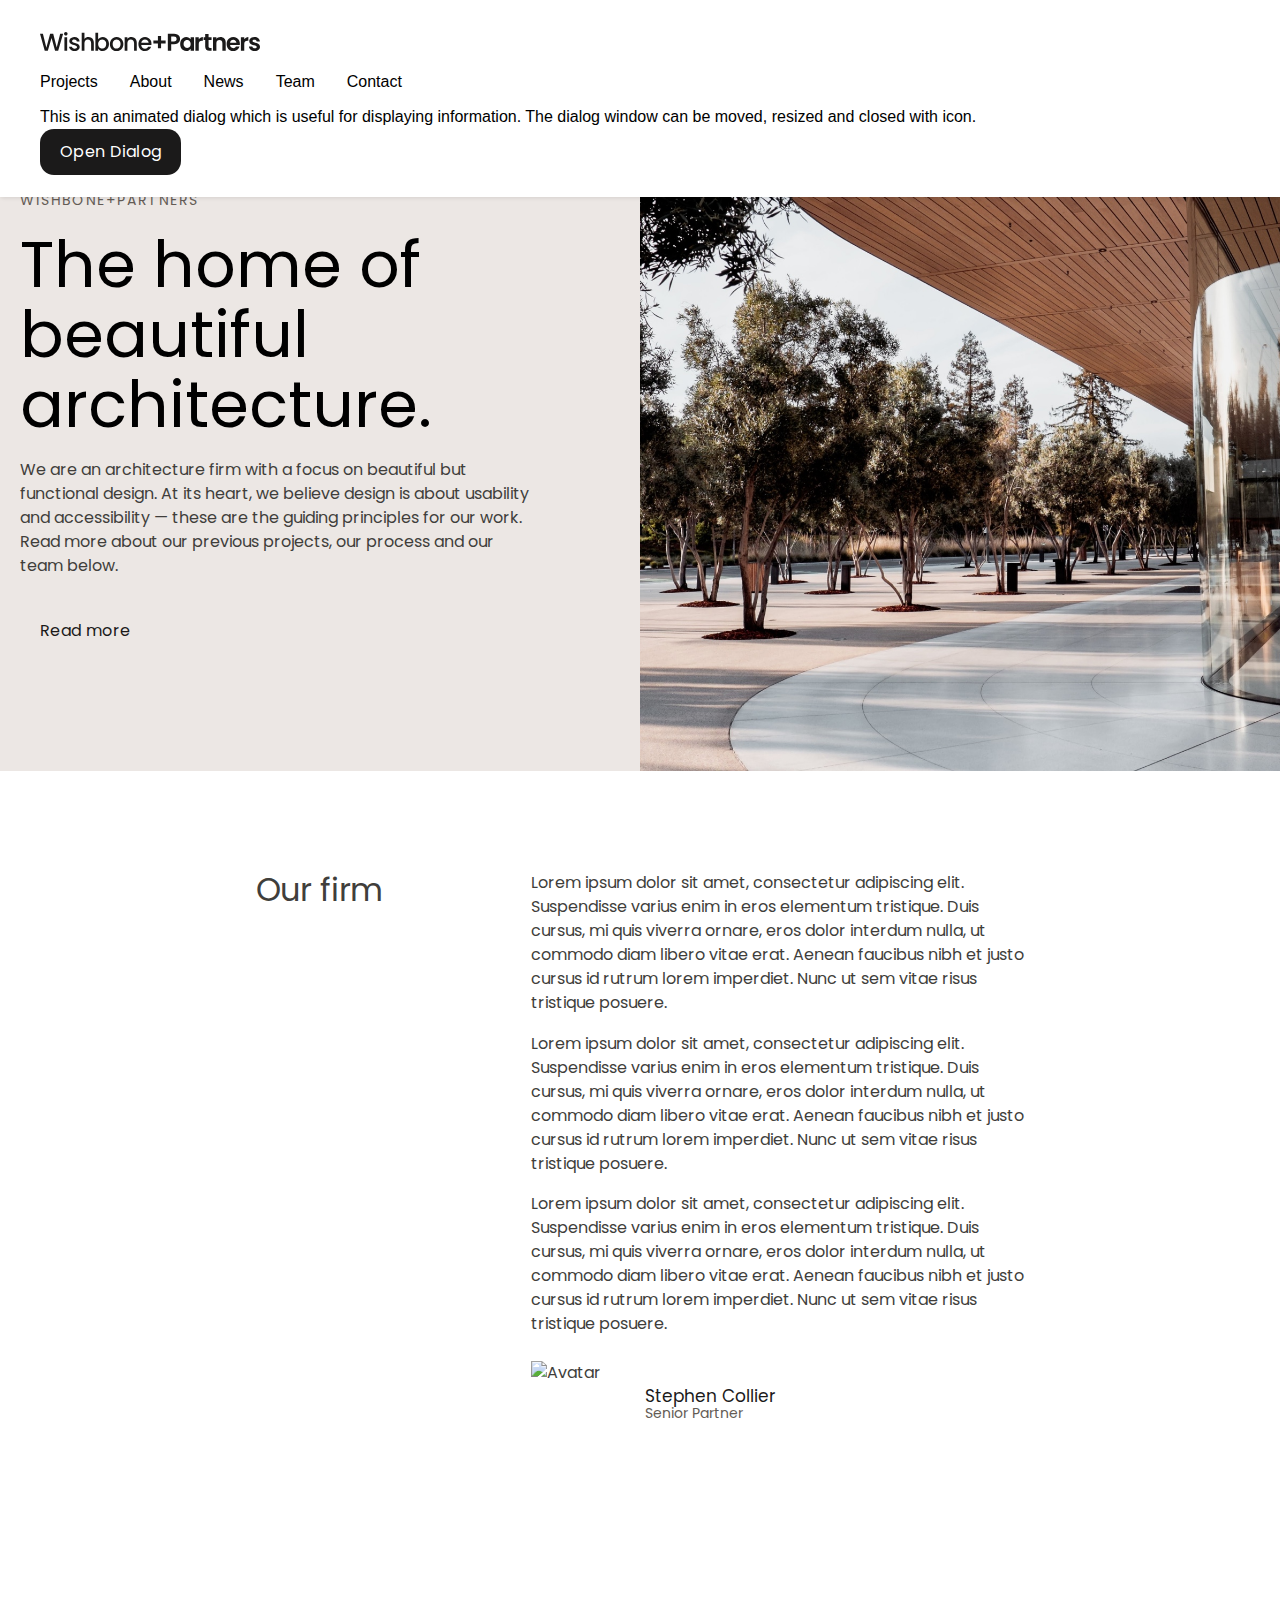
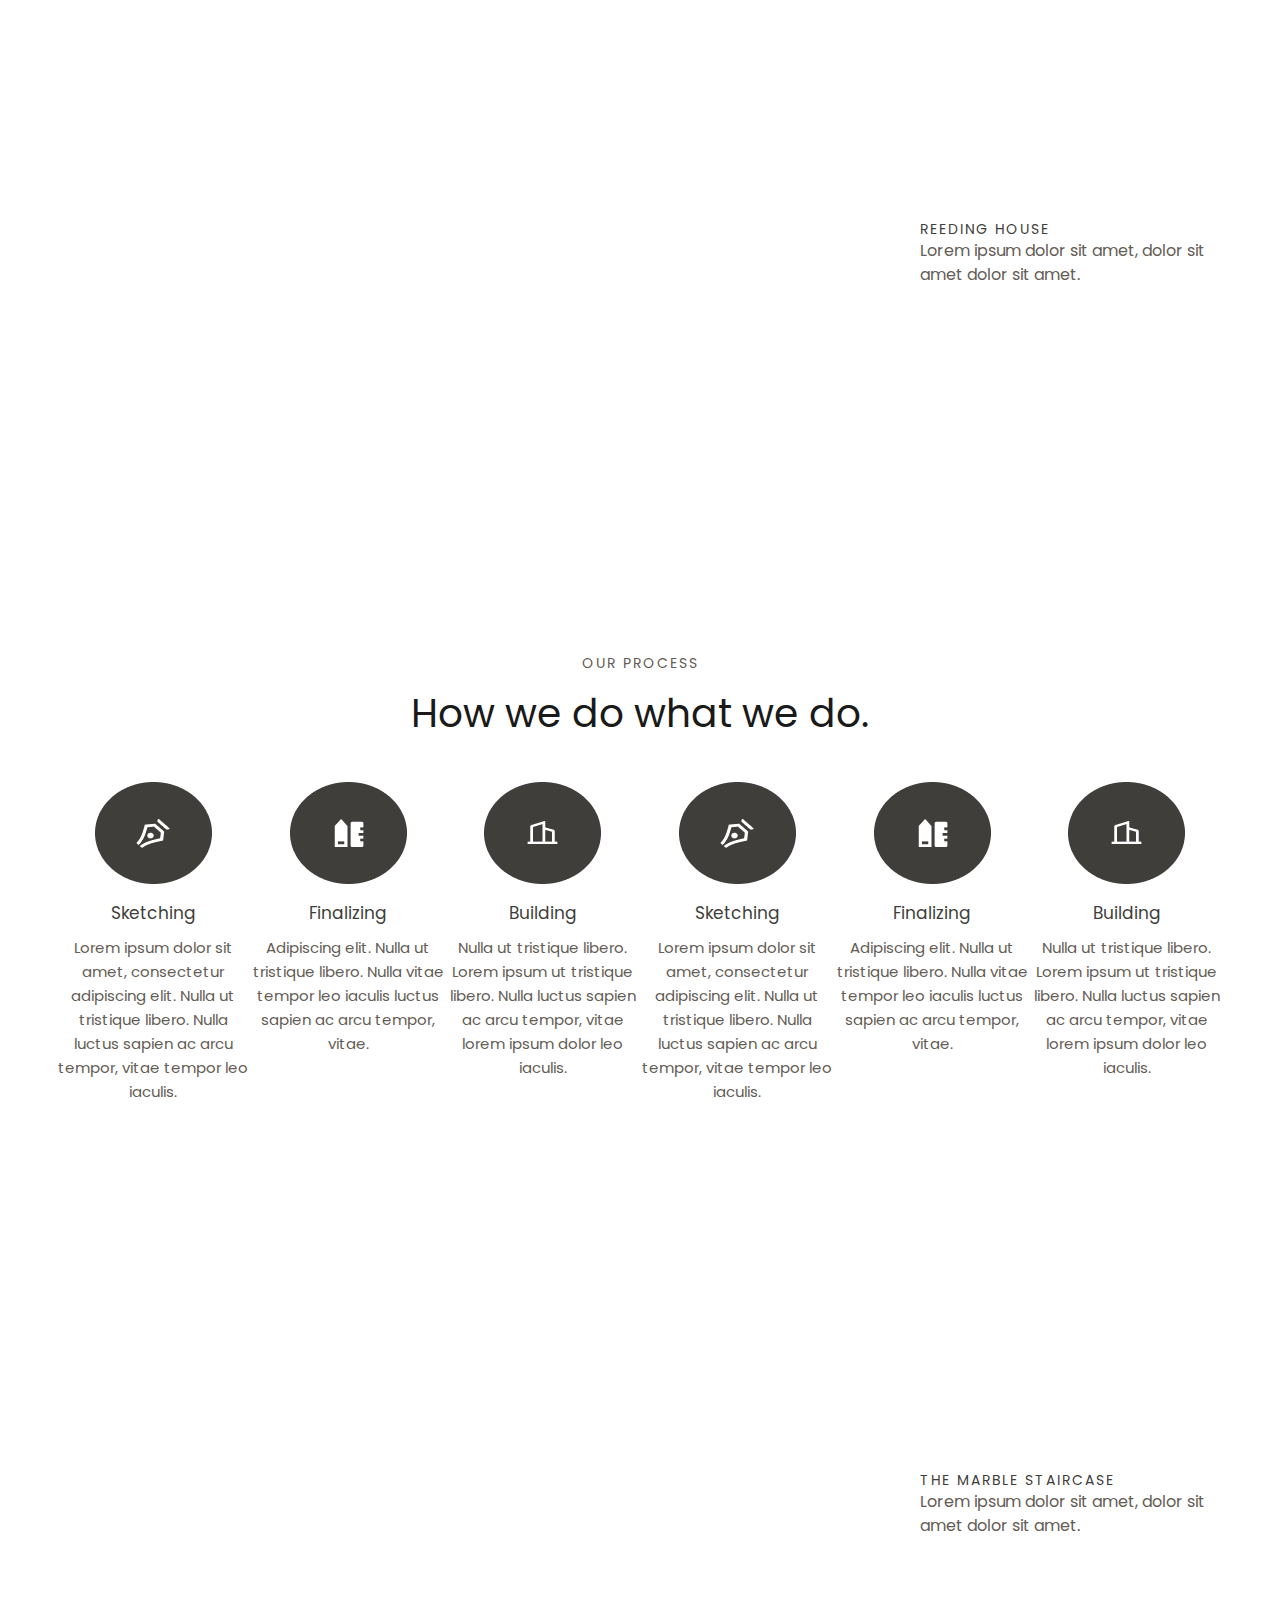
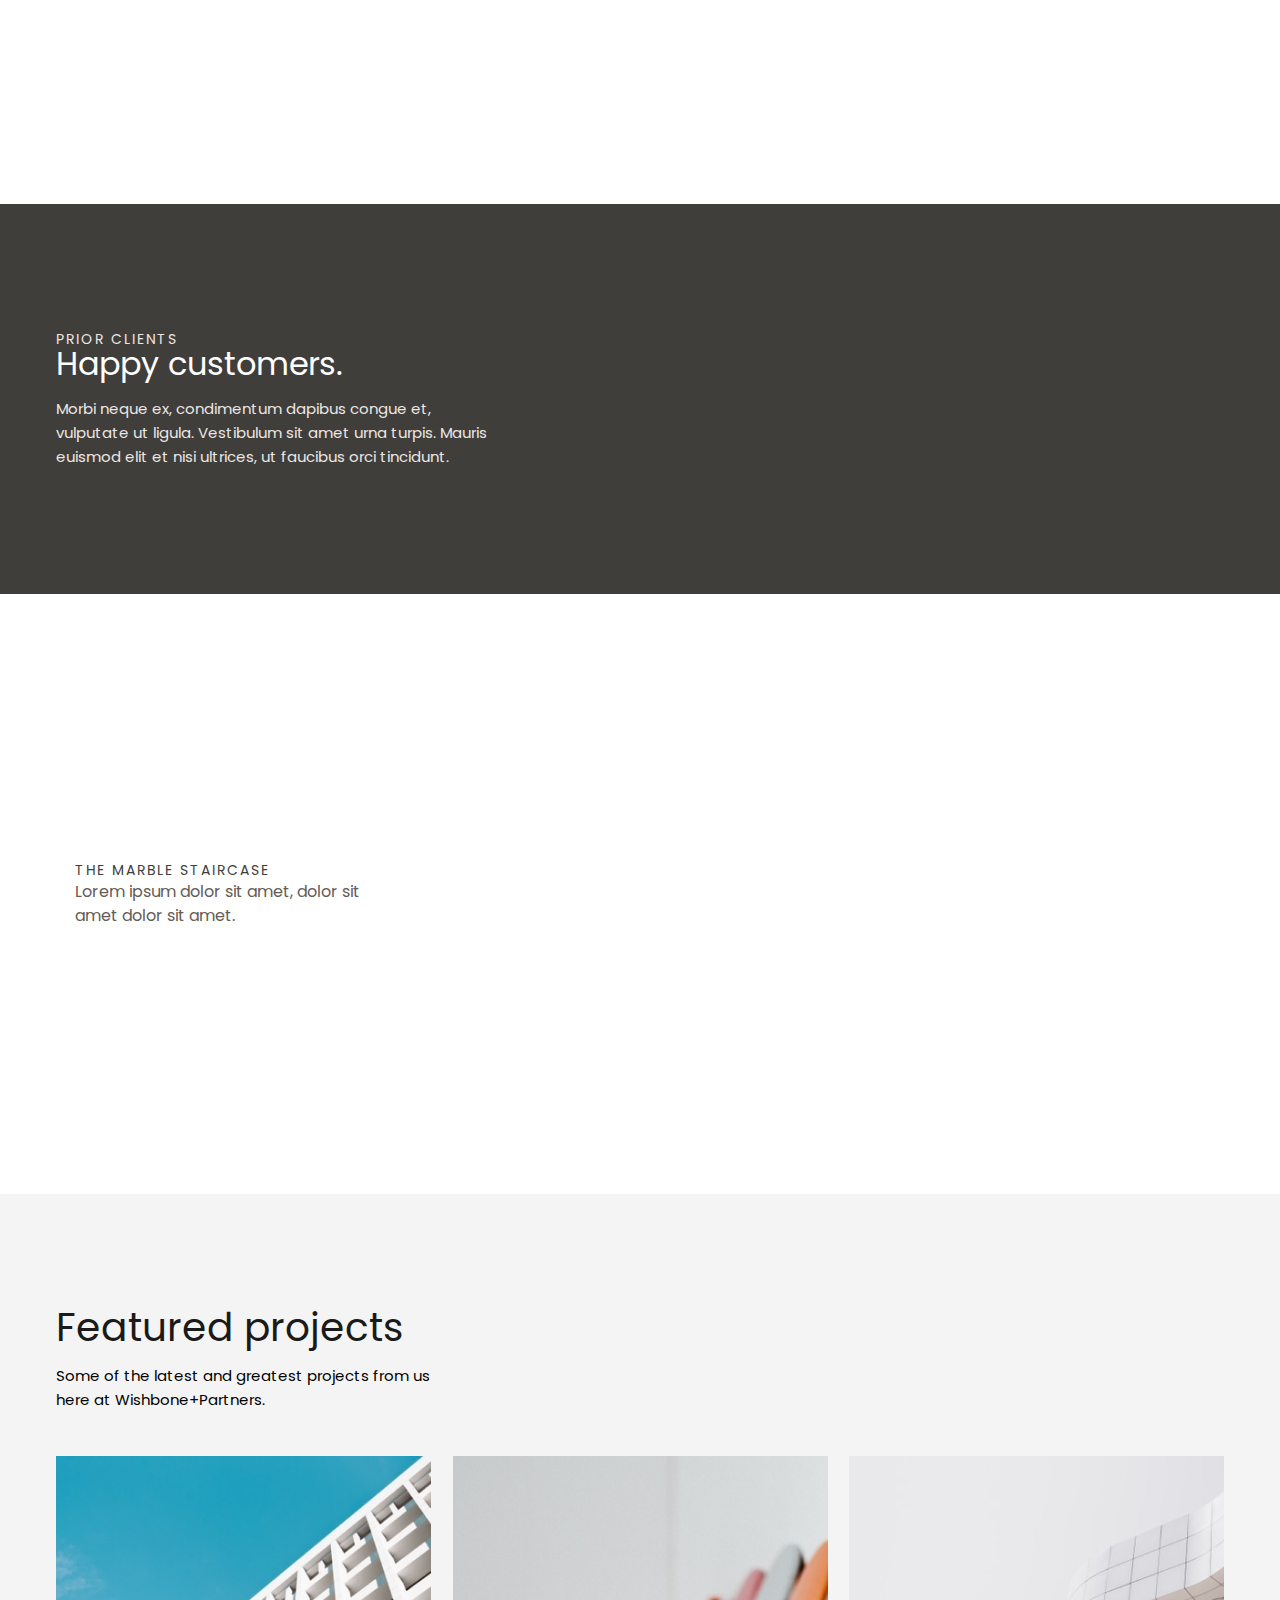
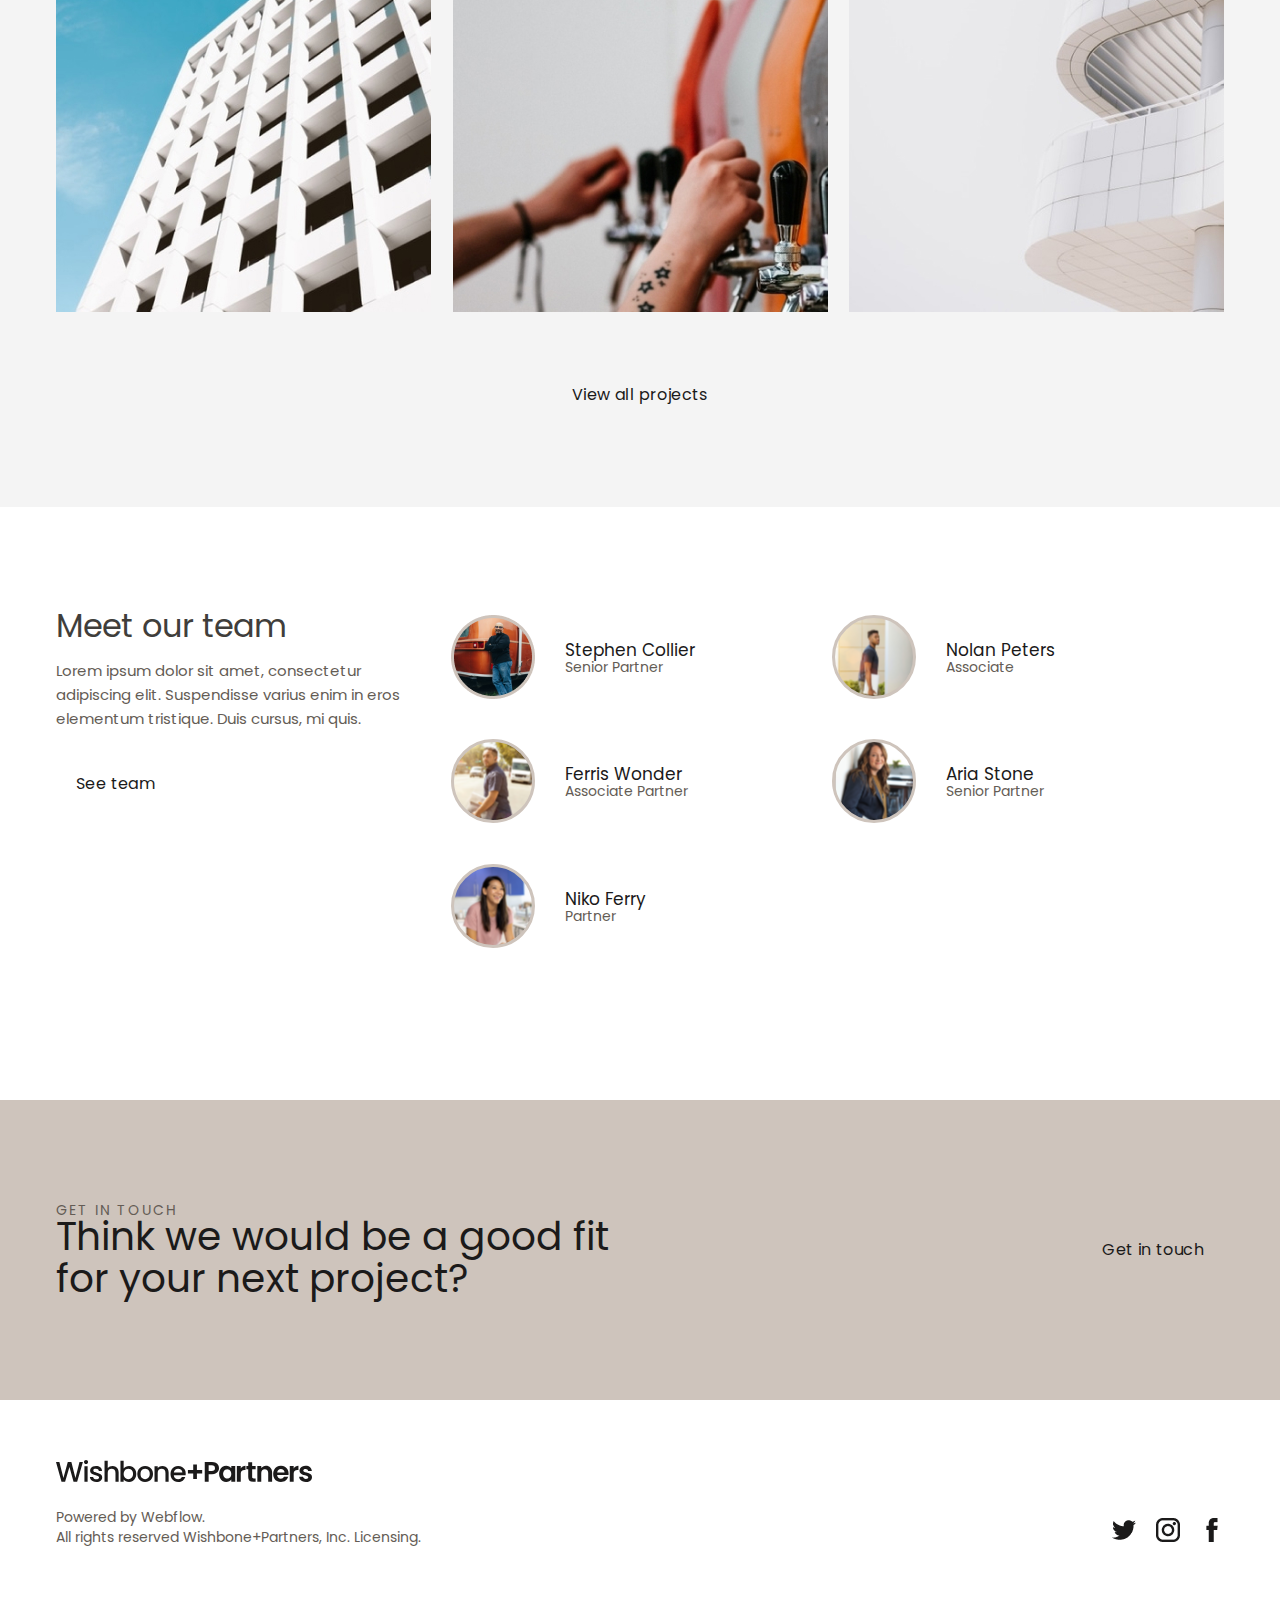
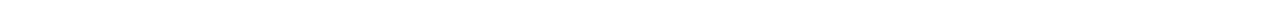
==== commit d76b30b2: "Done the homework" ====
--- a/index.html
+++ b/index.html
@@ -6,13 +6,21 @@
           content="width=device-width, user-scalable=no, initial-scale=1.0, maximum-scale=1.0, minimum-scale=1.0">
     <meta http-equiv="X-UA-Compatible" content="ie=edge">
     <title>Wishbone</title>
-    <link rel="stylesheet" href="css/styless.css">
+
     <link rel="preconnect" href="https://fonts.googleapis.com">
     <link rel="preconnect" href="https://fonts.gstatic.com" crossorigin>
+    <link href="https://fonts.googleapis.com/css2?family=Poppins&display=swap" rel="stylesheet">
+
     <link rel="stylesheet" href="css/owl.carousel.css">
     <link rel="stylesheet" href="css/owl.theme.default.css">
-    <link href="https://fonts.googleapis.com/css2?family=Poppins&display=swap" rel="stylesheet">
+    <link rel="stylesheet" href="css/styless.css">
+    <link rel="stylesheet" href="//code.jquery.com/ui/1.13.2/themes/base/jquery-ui.css">
+    <link rel="stylesheet" href="/resources/demos/style.css">
+    <link rel="stylesheet" href="css/styless.css">
+
+
     <link rel="stylesheet" href="css/media.css">
+
 </head>
 <body>
 <header>
@@ -40,7 +48,13 @@
                     <a href="#">Contact</a>
                 </li>
                 <li>
-                    <a href="#" class="button button_filled">Get template</a>
+                    <div id="dialog" title="Basic dialog" class="dialog_2">
+                        This is an animated dialog which is useful for displaying information. The dialog window can be moved, resized and closed with icon.
+                    </div>
+
+                    <button id="opener" class="button button_filled">
+                        <a href="#">Open Dialog</a>
+                    </button>
                 </li>
             </ul>
         </div>
@@ -366,6 +380,8 @@
     </div>
 </footer>
 <script src="https://code.jquery.com/jquery-3.6.1.min.js" integrity="sha256-o88AwQnZB+VDvE9tvIXrMQaPlFFSUTR+nldQm1LuPXQ=" crossorigin="anonymous"></script>
+<!--<script src="https://code.jquery.com/jquery-3.6.0.js"></script>-->
+<script src="https://code.jquery.com/ui/1.13.2/jquery-ui.js"></script>
 <script src="js/owl.carousel.js"></script>
 <script src="js/scripts.js"></script>
 <!--<script src="index.js"></script>-->
--- a/css/styless.css
+++ b/css/styless.css
@@ -572,9 +572,11 @@
     text-decoration: none;
 }
 .header li:last-child a {
-    padding: 11px 20px;
+    /*padding: 11px 20px;*/
     /*margin-top: 9px;*/
     color: #fff;
+    padding: 0;
+    margin-right: 0;
 }
 .header li a:hover,
 .header .menu-btn:hover {
@@ -666,6 +668,7 @@
 }
 
 
+
 .button {
 
     box-sizing: border-box;
@@ -708,6 +711,52 @@
     justify-content: center;
 }
 
-
-
-
+.ui-widget-header,.ui-state-default, ui-button{
+    background:#ECE7E4;
+    border: 0px solid #000;
+    color: #FFFFFF;
+    font-weight: bold;
+}
+.ui-dialog .ui-dialog-title {
+    float: left;
+    margin: .1em 0;
+    white-space: nowrap;
+    width: 90%;
+    overflow: hidden;
+    text-overflow: ellipsis;
+    color: #2e2e2e;
+}
+.dialog_2 {
+    font-size: 16px;
+    line-height: 24px;
+}
+
+.ui-widget-content {
+    border: 0px solid #dddddd;
+    background: #ffffff;
+    color: #333333;
+    box-shadow: 0 16px 30px 0 rgba(0, 0, 0, 8%) ;
+
+}
+.ui-button .ui-icon {
+    background-image: url("../img/Icons_2.png") ;
+}
+.ui-state-hover, .ui-widget-content .ui-state-hover, .ui-widget-header .ui-state-hover, .ui-state-focus, .ui-widget-content .ui-state-focus, .ui-widget-header .ui-state-focus, .ui-button:hover, .ui-button:focus {
+    border: 1px solid #cccccc;
+    background: #2e2e2e;
+    font-weight: normal;
+    color: #2b2b2b;
+}
+.ui-dialog .ui-dialog-titlebar-close {
+    background: #2b2b2b;
+    position: absolute;
+    right: .3em;
+    top: 50%;
+    width: 20px;
+    margin: -10px 0 0 0;
+    padding: 1px;
+    height: 20px;
+}
+.ui-state-hover .ui-icon, .ui-state-focus .ui-icon, .ui-button:hover .ui-icon, .ui-button:focus .ui-icon {
+    background-image: url("../img/Icons_2.png") ;
+}--- a/css/styless.css
+++ b/css/styless.css
@@ -572,9 +572,11 @@
     text-decoration: none;
 }
 .header li:last-child a {
-    padding: 11px 20px;
+    /*padding: 11px 20px;*/
     /*margin-top: 9px;*/
     color: #fff;
+    padding: 0;
+    margin-right: 0;
 }
 .header li a:hover,
 .header .menu-btn:hover {
@@ -666,6 +668,7 @@
 }
 
 
+
 .button {
 
     box-sizing: border-box;
@@ -708,6 +711,52 @@
     justify-content: center;
 }
 
-
-
-
+.ui-widget-header,.ui-state-default, ui-button{
+    background:#ECE7E4;
+    border: 0px solid #000;
+    color: #FFFFFF;
+    font-weight: bold;
+}
+.ui-dialog .ui-dialog-title {
+    float: left;
+    margin: .1em 0;
+    white-space: nowrap;
+    width: 90%;
+    overflow: hidden;
+    text-overflow: ellipsis;
+    color: #2e2e2e;
+}
+.dialog_2 {
+    font-size: 16px;
+    line-height: 24px;
+}
+
+.ui-widget-content {
+    border: 0px solid #dddddd;
+    background: #ffffff;
+    color: #333333;
+    box-shadow: 0 16px 30px 0 rgba(0, 0, 0, 8%) ;
+
+}
+.ui-button .ui-icon {
+    background-image: url("../img/Icons_2.png") ;
+}
+.ui-state-hover, .ui-widget-content .ui-state-hover, .ui-widget-header .ui-state-hover, .ui-state-focus, .ui-widget-content .ui-state-focus, .ui-widget-header .ui-state-focus, .ui-button:hover, .ui-button:focus {
+    border: 1px solid #cccccc;
+    background: #2e2e2e;
+    font-weight: normal;
+    color: #2b2b2b;
+}
+.ui-dialog .ui-dialog-titlebar-close {
+    background: #2b2b2b;
+    position: absolute;
+    right: .3em;
+    top: 50%;
+    width: 20px;
+    margin: -10px 0 0 0;
+    padding: 1px;
+    height: 20px;
+}
+.ui-state-hover .ui-icon, .ui-state-focus .ui-icon, .ui-button:hover .ui-icon, .ui-button:focus .ui-icon {
+    background-image: url("../img/Icons_2.png") ;
+}